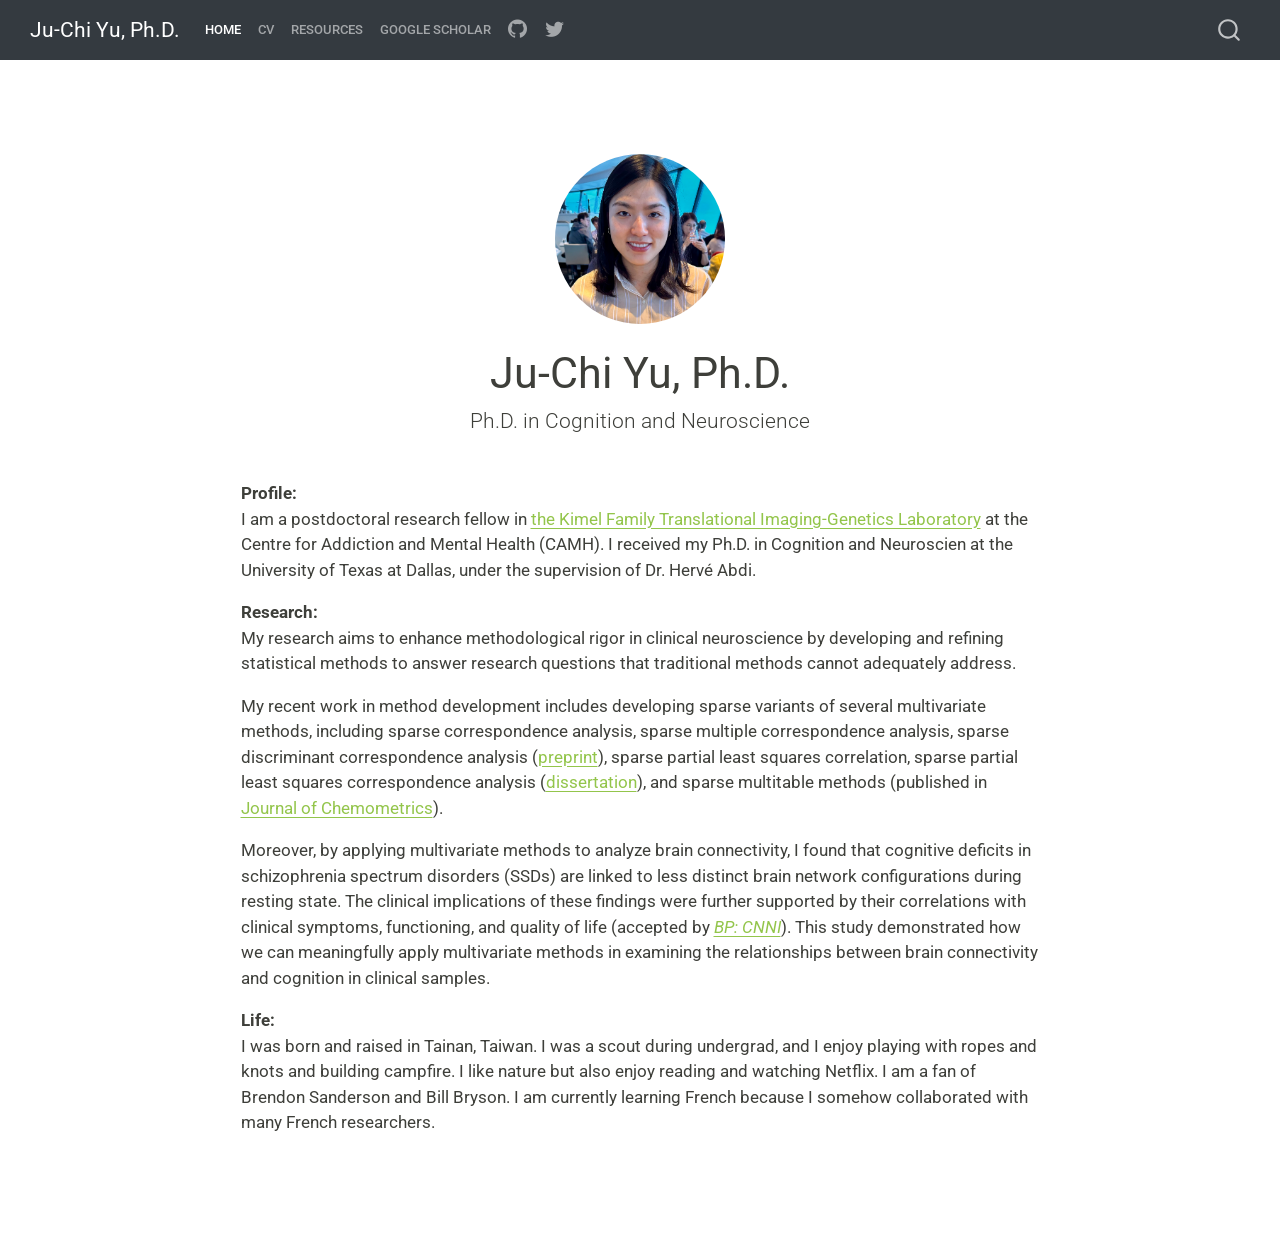
==== docs/index.html @ c13fb768 "Update intro" ====
<!DOCTYPE html>
<html xmlns="http://www.w3.org/1999/xhtml" lang="en" xml:lang="en"><head>

<meta charset="utf-8">
<meta name="generator" content="quarto-1.4.555">

<meta name="viewport" content="width=device-width, initial-scale=1.0, user-scalable=yes">


<title>Ju-Chi Yu, Ph.D.</title>
<style>
code{white-space: pre-wrap;}
span.smallcaps{font-variant: small-caps;}
div.columns{display: flex; gap: min(4vw, 1.5em);}
div.column{flex: auto; overflow-x: auto;}
div.hanging-indent{margin-left: 1.5em; text-indent: -1.5em;}
ul.task-list{list-style: none;}
ul.task-list li input[type="checkbox"] {
  width: 0.8em;
  margin: 0 0.8em 0.2em -1em; /* quarto-specific, see https://github.com/quarto-dev/quarto-cli/issues/4556 */ 
  vertical-align: middle;
}
</style>


<script src="site_libs/quarto-nav/quarto-nav.js"></script>
<script src="site_libs/quarto-nav/headroom.min.js"></script>
<script src="site_libs/clipboard/clipboard.min.js"></script>
<script src="site_libs/quarto-search/autocomplete.umd.js"></script>
<script src="site_libs/quarto-search/fuse.min.js"></script>
<script src="site_libs/quarto-search/quarto-search.js"></script>
<meta name="quarto:offset" content="./">
<script src="site_libs/quarto-html/quarto.js"></script>
<script src="site_libs/quarto-html/popper.min.js"></script>
<script src="site_libs/quarto-html/tippy.umd.min.js"></script>
<link href="site_libs/quarto-html/tippy.css" rel="stylesheet">
<link href="site_libs/quarto-html/quarto-syntax-highlighting.css" rel="stylesheet" id="quarto-text-highlighting-styles">
<script src="site_libs/bootstrap/bootstrap.min.js"></script>
<link href="site_libs/bootstrap/bootstrap-icons.css" rel="stylesheet">
<link href="site_libs/bootstrap/bootstrap.min.css" rel="stylesheet" id="quarto-bootstrap" data-mode="light">
<script id="quarto-search-options" type="application/json">{
  "location": "navbar",
  "copy-button": false,
  "collapse-after": 3,
  "panel-placement": "end",
  "type": "overlay",
  "limit": 50,
  "keyboard-shortcut": [
    "f",
    "/",
    "s"
  ],
  "show-item-context": false,
  "language": {
    "search-no-results-text": "No results",
    "search-matching-documents-text": "matching documents",
    "search-copy-link-title": "Copy link to search",
    "search-hide-matches-text": "Hide additional matches",
    "search-more-match-text": "more match in this document",
    "search-more-matches-text": "more matches in this document",
    "search-clear-button-title": "Clear",
    "search-text-placeholder": "",
    "search-detached-cancel-button-title": "Cancel",
    "search-submit-button-title": "Submit",
    "search-label": "Search"
  }
}</script>


<link rel="stylesheet" href="css/bootstrap.min.css">
</head>

<body class="nav-fixed fullcontent">

<div id="quarto-search-results"></div>
  <header id="quarto-header" class="headroom fixed-top">
    <nav class="navbar navbar-expand-lg " data-bs-theme="dark">
      <div class="navbar-container container-fluid">
      <div class="navbar-brand-container mx-auto">
    <a class="navbar-brand" href="./index.html">
    <span class="navbar-title">Ju-Chi Yu, Ph.D.</span>
    </a>
  </div>
            <div id="quarto-search" class="" title="Search"></div>
          <button class="navbar-toggler" type="button" data-bs-toggle="collapse" data-bs-target="#navbarCollapse" aria-controls="navbarCollapse" aria-expanded="false" aria-label="Toggle navigation" onclick="if (window.quartoToggleHeadroom) { window.quartoToggleHeadroom(); }">
  <span class="navbar-toggler-icon"></span>
</button>
          <div class="collapse navbar-collapse" id="navbarCollapse">
            <ul class="navbar-nav navbar-nav-scroll me-auto">
  <li class="nav-item">
    <a class="nav-link active" href="./index.html" aria-current="page"> 
<span class="menu-text">Home</span></a>
  </li>  
  <li class="nav-item">
    <a class="nav-link" href="./CV.html"> 
<span class="menu-text">CV</span></a>
  </li>  
  <li class="nav-item">
    <a class="nav-link" href="./tutorials.html"> 
<span class="menu-text">Resources</span></a>
  </li>  
  <li class="nav-item">
    <a class="nav-link" href="https://scholar.google.com.tw/citations?user=bkfSsy0AAAAJ&amp;hl=en"> 
<span class="menu-text">Google Scholar</span></a>
  </li>  
  <li class="nav-item compact">
    <a class="nav-link" href="https://github.com/juchiyu"> <i class="bi bi-github" role="img">
</i> 
<span class="menu-text"></span></a>
  </li>  
  <li class="nav-item compact">
    <a class="nav-link" href="https://X.com/juchiyu"> <i class="bi bi-twitter" role="img">
</i> 
<span class="menu-text"></span></a>
  </li>  
</ul>
          </div> <!-- /navcollapse -->
          <div class="quarto-navbar-tools">
</div>
      </div> <!-- /container-fluid -->
    </nav>
</header>
<!-- content -->
<div id="quarto-content" class="quarto-container page-columns page-rows-contents page-layout-article page-navbar">
<!-- sidebar -->
<!-- margin-sidebar -->
    
<!-- main -->
<div class="quarto-about-jolla content">
  <img src="images/profile_pic.jpg" class="about-image
  round " style="height: 10em; width: 10em;">
 <header id="title-block-header" class="quarto-title-block default">
<div class="quarto-title">
<h1 class="title">Ju-Chi Yu, Ph.D.</h1>
<p class="subtitle lead">Ph.D.&nbsp;in Cognition and Neuroscience</p>
</div>
<div class="quarto-title-meta">
  </div>
</header><main class="content" id="quarto-document-content">
<p><strong>Profile:</strong><br>
I am a postdoctoral research fellow in <a href="https://imaging-genetics.camh.ca/">the Kimel Family Translational Imaging-Genetics Laboratory</a> at the Centre for Addiction and Mental Health (CAMH). I received my Ph.D.&nbsp;in Cognition and Neuroscien at the University of Texas at Dallas, under the supervision of Dr.&nbsp;Hervé Abdi.</p>
<p><strong>Research:</strong><br>
My research aims to enhance methodological rigor in clinical neuroscience by developing and refining statistical methods to answer research questions that traditional methods cannot adequately address.</p>
<p>My recent work in method development includes developing sparse variants of several multivariate methods, including sparse correspondence analysis, sparse multiple correspondence analysis, sparse discriminant correspondence analysis (<a href="https://arxiv.org/abs/2409.11789">preprint</a>), sparse partial least squares correlation, sparse partial least squares correspondence analysis (<a href="https://hdl.handle.net/10735.1/9406">dissertation</a>), and sparse multitable methods (published in <a href="https://analyticalsciencejournals.onlinelibrary.wiley.com/doi/full/10.1002/cem.3443">Journal of Chemometrics</a>).</p>
<p>Moreover, by applying multivariate methods to analyze brain connectivity, I found that cognitive deficits in schizophrenia spectrum disorders (SSDs) are linked to less distinct brain network configurations during resting state. The clinical implications of these findings were further supported by their correlations with clinical symptoms, functioning, and quality of life (accepted by <a href="https://www.biologicalpsychiatrycnni.org/article/S2451-9022(24)00268-4/abstract"><em>BP: CNNI</em></a>). This study demonstrated how we can meaningfully apply multivariate methods in examining the relationships between brain connectivity and cognition in clinical samples.</p>
<p><strong>Life:</strong><br>
I was born and raised in Tainan, Taiwan. I was a scout during undergrad, and I enjoy playing with ropes and knots and building campfire. I like nature but also enjoy reading and watching Netflix. I am a fan of Brendon Sanderson and Bill Bryson. I am currently learning French because I somehow collaborated with many French researchers.</p>
<!-- ## **Recent Activities** -->
<section>


</section></main>  
</div>
 <!-- /main -->
<script id="quarto-html-after-body" type="application/javascript">
window.document.addEventListener("DOMContentLoaded", function (event) {
  const toggleBodyColorMode = (bsSheetEl) => {
    const mode = bsSheetEl.getAttribute("data-mode");
    const bodyEl = window.document.querySelector("body");
    if (mode === "dark") {
      bodyEl.classList.add("quarto-dark");
      bodyEl.classList.remove("quarto-light");
    } else {
      bodyEl.classList.add("quarto-light");
      bodyEl.classList.remove("quarto-dark");
    }
  }
  const toggleBodyColorPrimary = () => {
    const bsSheetEl = window.document.querySelector("link#quarto-bootstrap");
    if (bsSheetEl) {
      toggleBodyColorMode(bsSheetEl);
    }
  }
  toggleBodyColorPrimary();  
  const isCodeAnnotation = (el) => {
    for (const clz of el.classList) {
      if (clz.startsWith('code-annotation-')) {                     
        return true;
      }
    }
    return false;
  }
  const clipboard = new window.ClipboardJS('.code-copy-button', {
    text: function(trigger) {
      const codeEl = trigger.previousElementSibling.cloneNode(true);
      for (const childEl of codeEl.children) {
        if (isCodeAnnotation(childEl)) {
          childEl.remove();
        }
      }
      return codeEl.innerText;
    }
  });
  clipboard.on('success', function(e) {
    // button target
    const button = e.trigger;
    // don't keep focus
    button.blur();
    // flash "checked"
    button.classList.add('code-copy-button-checked');
    var currentTitle = button.getAttribute("title");
    button.setAttribute("title", "Copied!");
    let tooltip;
    if (window.bootstrap) {
      button.setAttribute("data-bs-toggle", "tooltip");
      button.setAttribute("data-bs-placement", "left");
      button.setAttribute("data-bs-title", "Copied!");
      tooltip = new bootstrap.Tooltip(button, 
        { trigger: "manual", 
          customClass: "code-copy-button-tooltip",
          offset: [0, -8]});
      tooltip.show();    
    }
    setTimeout(function() {
      if (tooltip) {
        tooltip.hide();
        button.removeAttribute("data-bs-title");
        button.removeAttribute("data-bs-toggle");
        button.removeAttribute("data-bs-placement");
      }
      button.setAttribute("title", currentTitle);
      button.classList.remove('code-copy-button-checked');
    }, 1000);
    // clear code selection
    e.clearSelection();
  });
    var localhostRegex = new RegExp(/^(?:http|https):\/\/localhost\:?[0-9]*\//);
    var mailtoRegex = new RegExp(/^mailto:/);
      var filterRegex = new RegExp('/' + window.location.host + '/');
    var isInternal = (href) => {
        return filterRegex.test(href) || localhostRegex.test(href) || mailtoRegex.test(href);
    }
    // Inspect non-navigation links and adorn them if external
 	var links = window.document.querySelectorAll('a[href]:not(.nav-link):not(.navbar-brand):not(.toc-action):not(.sidebar-link):not(.sidebar-item-toggle):not(.pagination-link):not(.no-external):not([aria-hidden]):not(.dropdown-item):not(.quarto-navigation-tool)');
    for (var i=0; i<links.length; i++) {
      const link = links[i];
      if (!isInternal(link.href)) {
        // undo the damage that might have been done by quarto-nav.js in the case of
        // links that we want to consider external
        if (link.dataset.originalHref !== undefined) {
          link.href = link.dataset.originalHref;
        }
      }
    }
  function tippyHover(el, contentFn, onTriggerFn, onUntriggerFn) {
    const config = {
      allowHTML: true,
      maxWidth: 500,
      delay: 100,
      arrow: false,
      appendTo: function(el) {
          return el.parentElement;
      },
      interactive: true,
      interactiveBorder: 10,
      theme: 'quarto',
      placement: 'bottom-start',
    };
    if (contentFn) {
      config.content = contentFn;
    }
    if (onTriggerFn) {
      config.onTrigger = onTriggerFn;
    }
    if (onUntriggerFn) {
      config.onUntrigger = onUntriggerFn;
    }
    window.tippy(el, config); 
  }
  const noterefs = window.document.querySelectorAll('a[role="doc-noteref"]');
  for (var i=0; i<noterefs.length; i++) {
    const ref = noterefs[i];
    tippyHover(ref, function() {
      // use id or data attribute instead here
      let href = ref.getAttribute('data-footnote-href') || ref.getAttribute('href');
      try { href = new URL(href).hash; } catch {}
      const id = href.replace(/^#\/?/, "");
      const note = window.document.getElementById(id);
      if (note) {
        return note.innerHTML;
      } else {
        return "";
      }
    });
  }
  const xrefs = window.document.querySelectorAll('a.quarto-xref');
  const processXRef = (id, note) => {
    // Strip column container classes
    const stripColumnClz = (el) => {
      el.classList.remove("page-full", "page-columns");
      if (el.children) {
        for (const child of el.children) {
          stripColumnClz(child);
        }
      }
    }
    stripColumnClz(note)
    if (id === null || id.startsWith('sec-')) {
      // Special case sections, only their first couple elements
      const container = document.createElement("div");
      if (note.children && note.children.length > 2) {
        container.appendChild(note.children[0].cloneNode(true));
        for (let i = 1; i < note.children.length; i++) {
          const child = note.children[i];
          if (child.tagName === "P" && child.innerText === "") {
            continue;
          } else {
            container.appendChild(child.cloneNode(true));
            break;
          }
        }
        if (window.Quarto?.typesetMath) {
          window.Quarto.typesetMath(container);
        }
        return container.innerHTML
      } else {
        if (window.Quarto?.typesetMath) {
          window.Quarto.typesetMath(note);
        }
        return note.innerHTML;
      }
    } else {
      // Remove any anchor links if they are present
      const anchorLink = note.querySelector('a.anchorjs-link');
      if (anchorLink) {
        anchorLink.remove();
      }
      if (window.Quarto?.typesetMath) {
        window.Quarto.typesetMath(note);
      }
      // TODO in 1.5, we should make sure this works without a callout special case
      if (note.classList.contains("callout")) {
        return note.outerHTML;
      } else {
        return note.innerHTML;
      }
    }
  }
  for (var i=0; i<xrefs.length; i++) {
    const xref = xrefs[i];
    tippyHover(xref, undefined, function(instance) {
      instance.disable();
      let url = xref.getAttribute('href');
      let hash = undefined; 
      if (url.startsWith('#')) {
        hash = url;
      } else {
        try { hash = new URL(url).hash; } catch {}
      }
      if (hash) {
        const id = hash.replace(/^#\/?/, "");
        const note = window.document.getElementById(id);
        if (note !== null) {
          try {
            const html = processXRef(id, note.cloneNode(true));
            instance.setContent(html);
          } finally {
            instance.enable();
            instance.show();
          }
        } else {
          // See if we can fetch this
          fetch(url.split('#')[0])
          .then(res => res.text())
          .then(html => {
            const parser = new DOMParser();
            const htmlDoc = parser.parseFromString(html, "text/html");
            const note = htmlDoc.getElementById(id);
            if (note !== null) {
              const html = processXRef(id, note);
              instance.setContent(html);
            } 
          }).finally(() => {
            instance.enable();
            instance.show();
          });
        }
      } else {
        // See if we can fetch a full url (with no hash to target)
        // This is a special case and we should probably do some content thinning / targeting
        fetch(url)
        .then(res => res.text())
        .then(html => {
          const parser = new DOMParser();
          const htmlDoc = parser.parseFromString(html, "text/html");
          const note = htmlDoc.querySelector('main.content');
          if (note !== null) {
            // This should only happen for chapter cross references
            // (since there is no id in the URL)
            // remove the first header
            if (note.children.length > 0 && note.children[0].tagName === "HEADER") {
              note.children[0].remove();
            }
            const html = processXRef(null, note);
            instance.setContent(html);
          } 
        }).finally(() => {
          instance.enable();
          instance.show();
        });
      }
    }, function(instance) {
    });
  }
      let selectedAnnoteEl;
      const selectorForAnnotation = ( cell, annotation) => {
        let cellAttr = 'data-code-cell="' + cell + '"';
        let lineAttr = 'data-code-annotation="' +  annotation + '"';
        const selector = 'span[' + cellAttr + '][' + lineAttr + ']';
        return selector;
      }
      const selectCodeLines = (annoteEl) => {
        const doc = window.document;
        const targetCell = annoteEl.getAttribute("data-target-cell");
        const targetAnnotation = annoteEl.getAttribute("data-target-annotation");
        const annoteSpan = window.document.querySelector(selectorForAnnotation(targetCell, targetAnnotation));
        const lines = annoteSpan.getAttribute("data-code-lines").split(",");
        const lineIds = lines.map((line) => {
          return targetCell + "-" + line;
        })
        let top = null;
        let height = null;
        let parent = null;
        if (lineIds.length > 0) {
            //compute the position of the single el (top and bottom and make a div)
            const el = window.document.getElementById(lineIds[0]);
            top = el.offsetTop;
            height = el.offsetHeight;
            parent = el.parentElement.parentElement;
          if (lineIds.length > 1) {
            const lastEl = window.document.getElementById(lineIds[lineIds.length - 1]);
            const bottom = lastEl.offsetTop + lastEl.offsetHeight;
            height = bottom - top;
          }
          if (top !== null && height !== null && parent !== null) {
            // cook up a div (if necessary) and position it 
            let div = window.document.getElementById("code-annotation-line-highlight");
            if (div === null) {
              div = window.document.createElement("div");
              div.setAttribute("id", "code-annotation-line-highlight");
              div.style.position = 'absolute';
              parent.appendChild(div);
            }
            div.style.top = top - 2 + "px";
            div.style.height = height + 4 + "px";
            div.style.left = 0;
            let gutterDiv = window.document.getElementById("code-annotation-line-highlight-gutter");
            if (gutterDiv === null) {
              gutterDiv = window.document.createElement("div");
              gutterDiv.setAttribute("id", "code-annotation-line-highlight-gutter");
              gutterDiv.style.position = 'absolute';
              const codeCell = window.document.getElementById(targetCell);
              const gutter = codeCell.querySelector('.code-annotation-gutter');
              gutter.appendChild(gutterDiv);
            }
            gutterDiv.style.top = top - 2 + "px";
            gutterDiv.style.height = height + 4 + "px";
          }
          selectedAnnoteEl = annoteEl;
        }
      };
      const unselectCodeLines = () => {
        const elementsIds = ["code-annotation-line-highlight", "code-annotation-line-highlight-gutter"];
        elementsIds.forEach((elId) => {
          const div = window.document.getElementById(elId);
          if (div) {
            div.remove();
          }
        });
        selectedAnnoteEl = undefined;
      };
        // Handle positioning of the toggle
    window.addEventListener(
      "resize",
      throttle(() => {
        elRect = undefined;
        if (selectedAnnoteEl) {
          selectCodeLines(selectedAnnoteEl);
        }
      }, 10)
    );
    function throttle(fn, ms) {
    let throttle = false;
    let timer;
      return (...args) => {
        if(!throttle) { // first call gets through
            fn.apply(this, args);
            throttle = true;
        } else { // all the others get throttled
            if(timer) clearTimeout(timer); // cancel #2
            timer = setTimeout(() => {
              fn.apply(this, args);
              timer = throttle = false;
            }, ms);
        }
      };
    }
      // Attach click handler to the DT
      const annoteDls = window.document.querySelectorAll('dt[data-target-cell]');
      for (const annoteDlNode of annoteDls) {
        annoteDlNode.addEventListener('click', (event) => {
          const clickedEl = event.target;
          if (clickedEl !== selectedAnnoteEl) {
            unselectCodeLines();
            const activeEl = window.document.querySelector('dt[data-target-cell].code-annotation-active');
            if (activeEl) {
              activeEl.classList.remove('code-annotation-active');
            }
            selectCodeLines(clickedEl);
            clickedEl.classList.add('code-annotation-active');
          } else {
            // Unselect the line
            unselectCodeLines();
            clickedEl.classList.remove('code-annotation-active');
          }
        });
      }
  const findCites = (el) => {
    const parentEl = el.parentElement;
    if (parentEl) {
      const cites = parentEl.dataset.cites;
      if (cites) {
        return {
          el,
          cites: cites.split(' ')
        };
      } else {
        return findCites(el.parentElement)
      }
    } else {
      return undefined;
    }
  };
  var bibliorefs = window.document.querySelectorAll('a[role="doc-biblioref"]');
  for (var i=0; i<bibliorefs.length; i++) {
    const ref = bibliorefs[i];
    const citeInfo = findCites(ref);
    if (citeInfo) {
      tippyHover(citeInfo.el, function() {
        var popup = window.document.createElement('div');
        citeInfo.cites.forEach(function(cite) {
          var citeDiv = window.document.createElement('div');
          citeDiv.classList.add('hanging-indent');
          citeDiv.classList.add('csl-entry');
          var biblioDiv = window.document.getElementById('ref-' + cite);
          if (biblioDiv) {
            citeDiv.innerHTML = biblioDiv.innerHTML;
          }
          popup.appendChild(citeDiv);
        });
        return popup.innerHTML;
      });
    }
  }
});
</script>
</div> <!-- /content -->




</body></html>
---- docs/site_libs/quarto-html/tippy.css ----
.tippy-box[data-animation=fade][data-state=hidden]{opacity:0}[data-tippy-root]{max-width:calc(100vw - 10px)}.tippy-box{position:relative;background-color:#333;color:#fff;border-radius:4px;font-size:14px;line-height:1.4;white-space:normal;outline:0;transition-property:transform,visibility,opacity}.tippy-box[data-placement^=top]>.tippy-arrow{bottom:0}.tippy-box[data-placement^=top]>.tippy-arrow:before{bottom:-7px;left:0;border-width:8px 8px 0;border-top-color:initial;transform-origin:center top}.tippy-box[data-placement^=bottom]>.tippy-arrow{top:0}.tippy-box[data-placement^=bottom]>.tippy-arrow:before{top:-7px;left:0;border-width:0 8px 8px;border-bottom-color:initial;transform-origin:center bottom}.tippy-box[data-placement^=left]>.tippy-arrow{right:0}.tippy-box[data-placement^=left]>.tippy-arrow:before{border-width:8px 0 8px 8px;border-left-color:initial;right:-7px;transform-origin:center left}.tippy-box[data-placement^=right]>.tippy-arrow{left:0}.tippy-box[data-placement^=right]>.tippy-arrow:before{left:-7px;border-width:8px 8px 8px 0;border-right-color:initial;transform-origin:center right}.tippy-box[data-inertia][data-state=visible]{transition-timing-function:cubic-bezier(.54,1.5,.38,1.11)}.tippy-arrow{width:16px;height:16px;color:#333}.tippy-arrow:before{content:"";position:absolute;border-color:transparent;border-style:solid}.tippy-content{position:relative;padding:5px 9px;z-index:1}
---- docs/site_libs/quarto-html/quarto-syntax-highlighting.css ----
/* quarto syntax highlight colors */
:root {
  --quarto-hl-ot-color: #003B4F;
  --quarto-hl-at-color: #657422;
  --quarto-hl-ss-color: #20794D;
  --quarto-hl-an-color: #5E5E5E;
  --quarto-hl-fu-color: #4758AB;
  --quarto-hl-st-color: #20794D;
  --quarto-hl-cf-color: #003B4F;
  --quarto-hl-op-color: #5E5E5E;
  --quarto-hl-er-color: #AD0000;
  --quarto-hl-bn-color: #AD0000;
  --quarto-hl-al-color: #AD0000;
  --quarto-hl-va-color: #111111;
  --quarto-hl-bu-color: inherit;
  --quarto-hl-ex-color: inherit;
  --quarto-hl-pp-color: #AD0000;
  --quarto-hl-in-color: #5E5E5E;
  --quarto-hl-vs-color: #20794D;
  --quarto-hl-wa-color: #5E5E5E;
  --quarto-hl-do-color: #5E5E5E;
  --quarto-hl-im-color: #00769E;
  --quarto-hl-ch-color: #20794D;
  --quarto-hl-dt-color: #AD0000;
  --quarto-hl-fl-color: #AD0000;
  --quarto-hl-co-color: #5E5E5E;
  --quarto-hl-cv-color: #5E5E5E;
  --quarto-hl-cn-color: #8f5902;
  --quarto-hl-sc-color: #5E5E5E;
  --quarto-hl-dv-color: #AD0000;
  --quarto-hl-kw-color: #003B4F;
}

/* other quarto variables */
:root {
  --quarto-font-monospace: SFMono-Regular, Menlo, Monaco, Consolas, "Liberation Mono", "Courier New", monospace;
}

pre > code.sourceCode > span {
  color: #003B4F;
}

code span {
  color: #003B4F;
}

code.sourceCode > span {
  color: #003B4F;
}

div.sourceCode,
div.sourceCode pre.sourceCode {
  color: #003B4F;
}

code span.ot {
  color: #003B4F;
  font-style: inherit;
}

code span.at {
  color: #657422;
  font-style: inherit;
}

code span.ss {
  color: #20794D;
  font-style: inherit;
}

code span.an {
  color: #5E5E5E;
  font-style: inherit;
}

code span.fu {
  color: #4758AB;
  font-style: inherit;
}

code span.st {
  color: #20794D;
  font-style: inherit;
}

code span.cf {
  color: #003B4F;
  font-style: inherit;
}

code span.op {
  color: #5E5E5E;
  font-style: inherit;
}

code span.er {
  color: #AD0000;
  font-style: inherit;
}

code span.bn {
  color: #AD0000;
  font-style: inherit;
}

code span.al {
  color: #AD0000;
  font-style: inherit;
}

code span.va {
  color: #111111;
  font-style: inherit;
}

code span.bu {
  font-style: inherit;
}

code span.ex {
  font-style: inherit;
}

code span.pp {
  color: #AD0000;
  font-style: inherit;
}

code span.in {
  color: #5E5E5E;
  font-style: inherit;
}

code span.vs {
  color: #20794D;
  font-style: inherit;
}

code span.wa {
  color: #5E5E5E;
  font-style: italic;
}

code span.do {
  color: #5E5E5E;
  font-style: italic;
}

code span.im {
  color: #00769E;
  font-style: inherit;
}

code span.ch {
  color: #20794D;
  font-style: inherit;
}

code span.dt {
  color: #AD0000;
  font-style: inherit;
}

code span.fl {
  color: #AD0000;
  font-style: inherit;
}

code span.co {
  color: #5E5E5E;
  font-style: inherit;
}

code span.cv {
  color: #5E5E5E;
  font-style: italic;
}

code span.cn {
  color: #8f5902;
  font-style: inherit;
}

code span.sc {
  color: #5E5E5E;
  font-style: inherit;
}

code span.dv {
  color: #AD0000;
  font-style: inherit;
}

code span.kw {
  color: #003B4F;
  font-style: inherit;
}

.prevent-inlining {
  content: "</";
}

/*# sourceMappingURL=debc5d5d77c3f9108843748ff7464032.css.map */
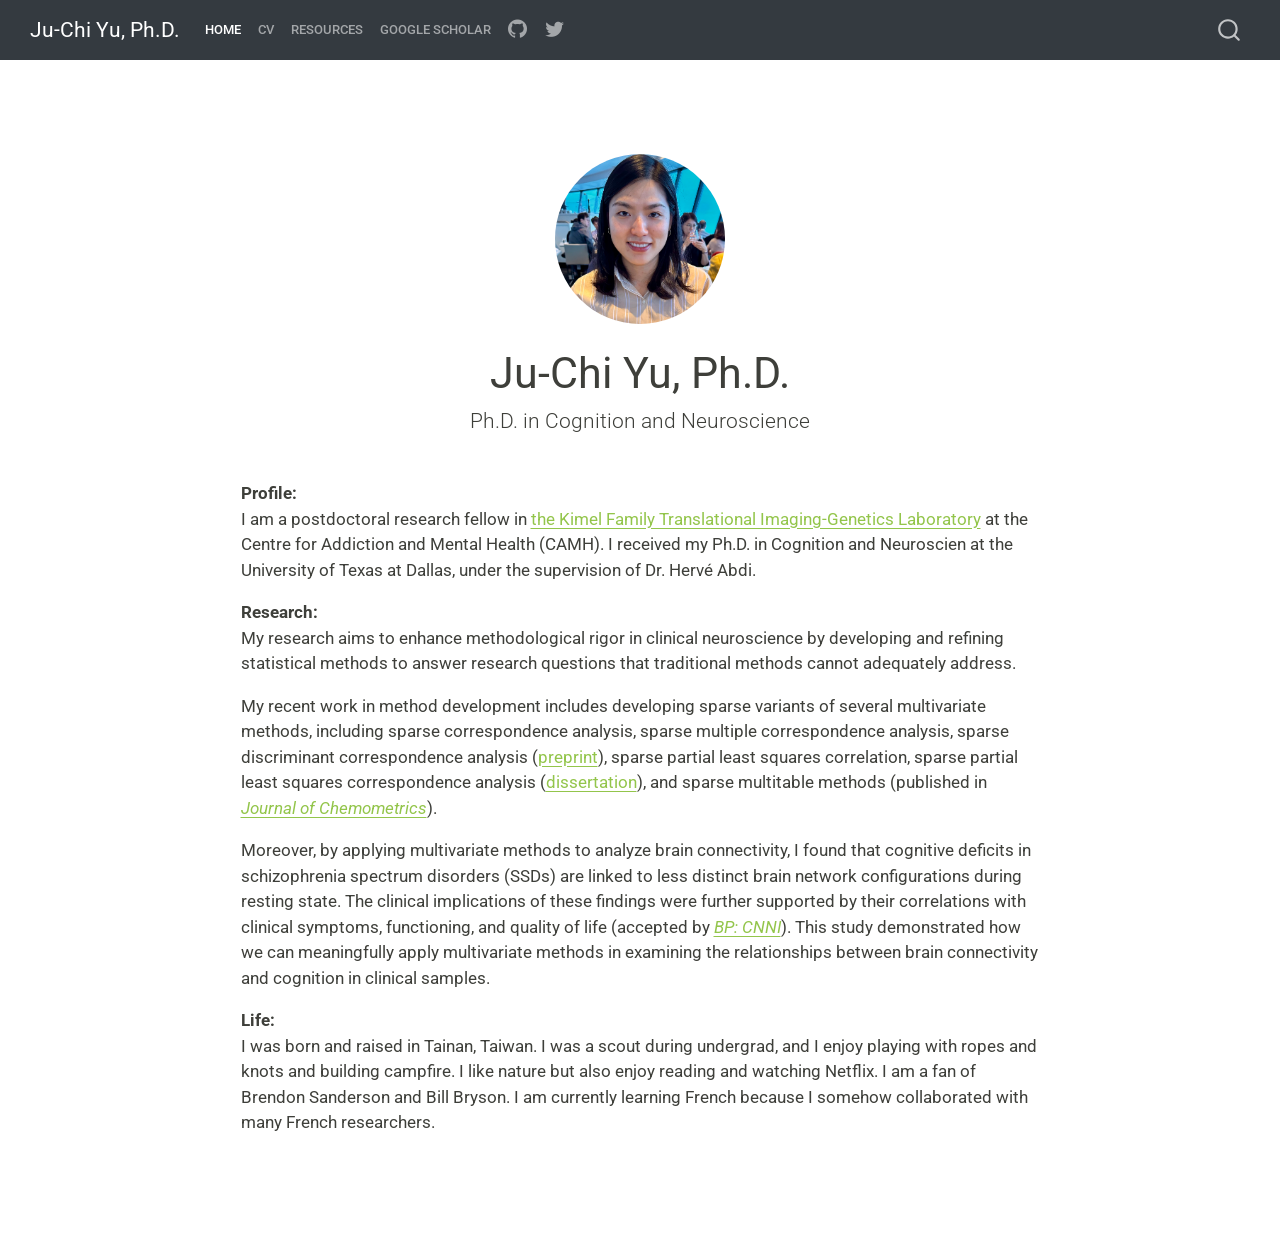
==== commit e9e64467: "Italic font for journal names" ====
--- a/docs/index.html
+++ b/docs/index.html
@@ -141,7 +141,7 @@
 I am a postdoctoral research fellow in <a href="https://imaging-genetics.camh.ca/">the Kimel Family Translational Imaging-Genetics Laboratory</a> at the Centre for Addiction and Mental Health (CAMH). I received my Ph.D.&nbsp;in Cognition and Neuroscien at the University of Texas at Dallas, under the supervision of Dr.&nbsp;Hervé Abdi.</p>
 <p><strong>Research:</strong><br>
 My research aims to enhance methodological rigor in clinical neuroscience by developing and refining statistical methods to answer research questions that traditional methods cannot adequately address.</p>
-<p>My recent work in method development includes developing sparse variants of several multivariate methods, including sparse correspondence analysis, sparse multiple correspondence analysis, sparse discriminant correspondence analysis (<a href="https://arxiv.org/abs/2409.11789">preprint</a>), sparse partial least squares correlation, sparse partial least squares correspondence analysis (<a href="https://hdl.handle.net/10735.1/9406">dissertation</a>), and sparse multitable methods (published in <a href="https://analyticalsciencejournals.onlinelibrary.wiley.com/doi/full/10.1002/cem.3443">Journal of Chemometrics</a>).</p>
+<p>My recent work in method development includes developing sparse variants of several multivariate methods, including sparse correspondence analysis, sparse multiple correspondence analysis, sparse discriminant correspondence analysis (<a href="https://arxiv.org/abs/2409.11789">preprint</a>), sparse partial least squares correlation, sparse partial least squares correspondence analysis (<a href="https://hdl.handle.net/10735.1/9406">dissertation</a>), and sparse multitable methods (published in <a href="https://analyticalsciencejournals.onlinelibrary.wiley.com/doi/full/10.1002/cem.3443"><em>Journal of Chemometrics</em></a>).</p>
 <p>Moreover, by applying multivariate methods to analyze brain connectivity, I found that cognitive deficits in schizophrenia spectrum disorders (SSDs) are linked to less distinct brain network configurations during resting state. The clinical implications of these findings were further supported by their correlations with clinical symptoms, functioning, and quality of life (accepted by <a href="https://www.biologicalpsychiatrycnni.org/article/S2451-9022(24)00268-4/abstract"><em>BP: CNNI</em></a>). This study demonstrated how we can meaningfully apply multivariate methods in examining the relationships between brain connectivity and cognition in clinical samples.</p>
 <p><strong>Life:</strong><br>
 I was born and raised in Tainan, Taiwan. I was a scout during undergrad, and I enjoy playing with ropes and knots and building campfire. I like nature but also enjoy reading and watching Netflix. I am a fan of Brendon Sanderson and Bill Bryson. I am currently learning French because I somehow collaborated with many French researchers.</p>
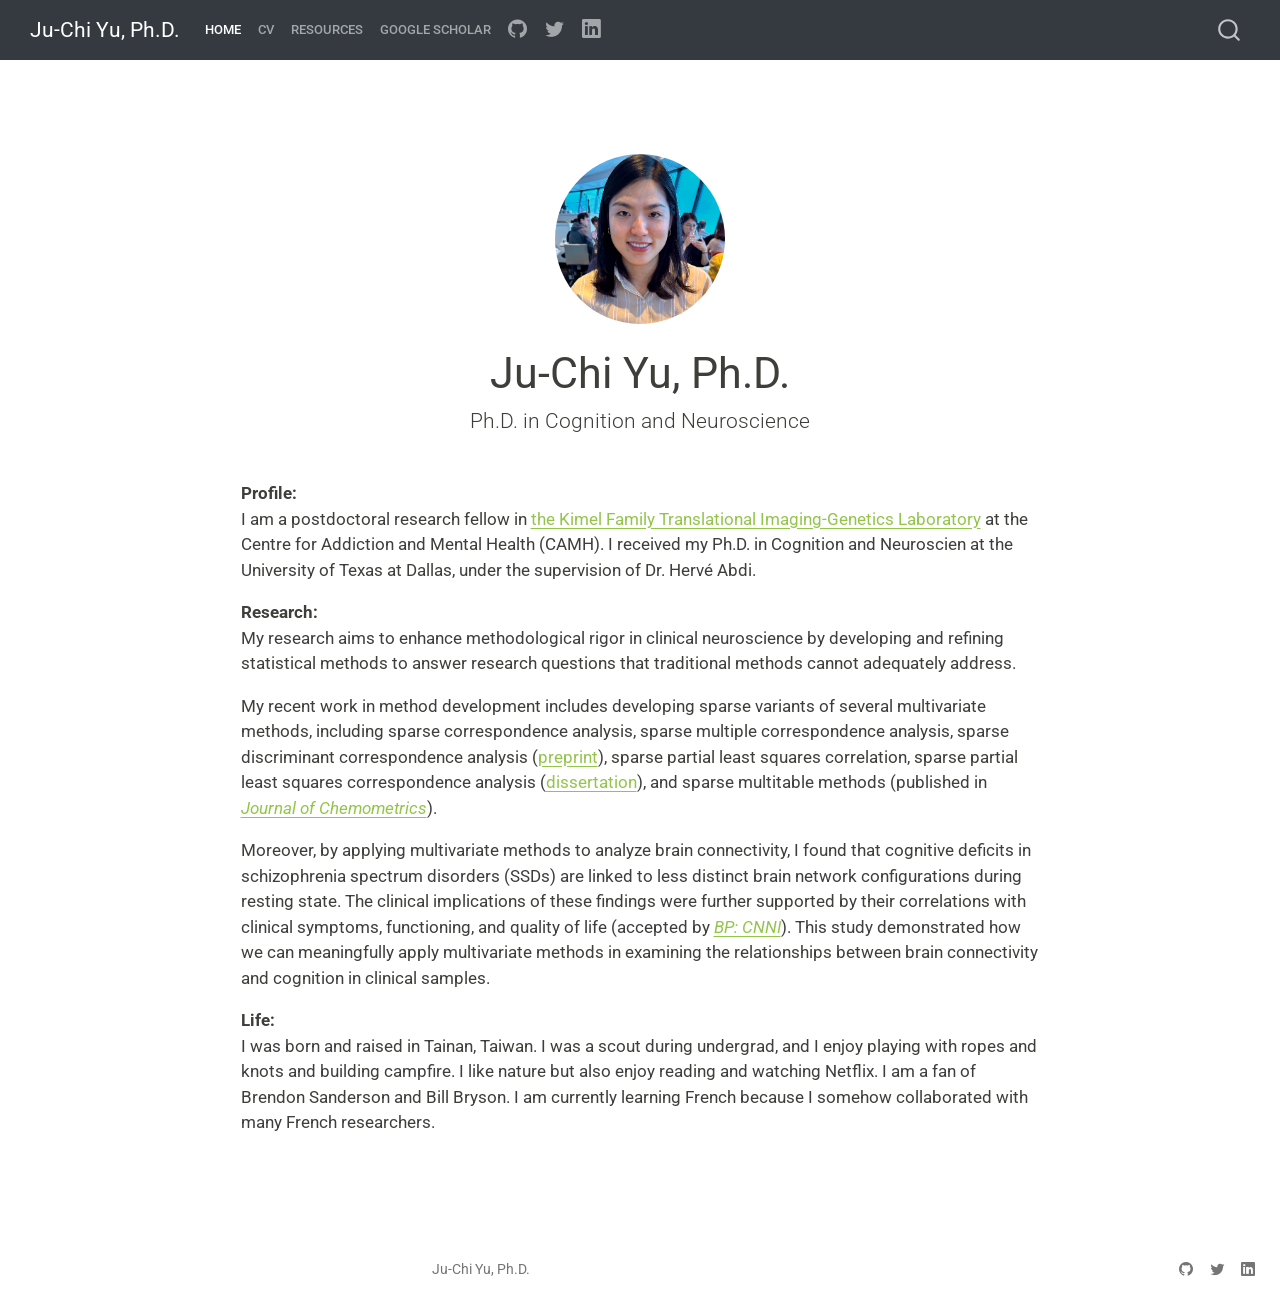
==== commit 28ef6e7e: "Update theme" ====
--- a/docs/index.html
+++ b/docs/index.html
@@ -113,6 +113,11 @@
 </i> 
 <span class="menu-text"></span></a>
   </li>  
+  <li class="nav-item compact">
+    <a class="nav-link" href="https://www.linkedin.com/in/ju-chi-yu-83270695/"> <i class="bi bi-linkedin" role="img">
+</i> 
+<span class="menu-text"></span></a>
+  </li>  
 </ul>
           </div> <!-- /navcollapse -->
           <div class="quarto-navbar-tools">
@@ -555,6 +560,38 @@
 });
 </script>
 </div> <!-- /content -->
+<footer class="footer">
+  <div class="nav-footer">
+    <div class="nav-footer-left">
+      &nbsp;
+    </div>   
+    <div class="nav-footer-center">
+<p>Ju-Chi Yu, Ph.D.</p>
+</div>
+    <div class="nav-footer-right">
+      <ul class="footer-items list-unstyled">
+    <li class="nav-item compact">
+    <a class="nav-link" href="https://github.com/juchiyu">
+      <i class="bi bi-github" role="img">
+</i> 
+    </a>
+  </li>  
+    <li class="nav-item compact">
+    <a class="nav-link" href="https://X.com/juchiyu">
+      <i class="bi bi-twitter" role="img">
+</i> 
+    </a>
+  </li>  
+    <li class="nav-item compact">
+    <a class="nav-link" href="https://www.linkedin.com/in/ju-chi-yu-83270695/">
+      <i class="bi bi-linkedin" role="img">
+</i> 
+    </a>
+  </li>  
+</ul>
+    </div>
+  </div>
+</footer>
 
 
 
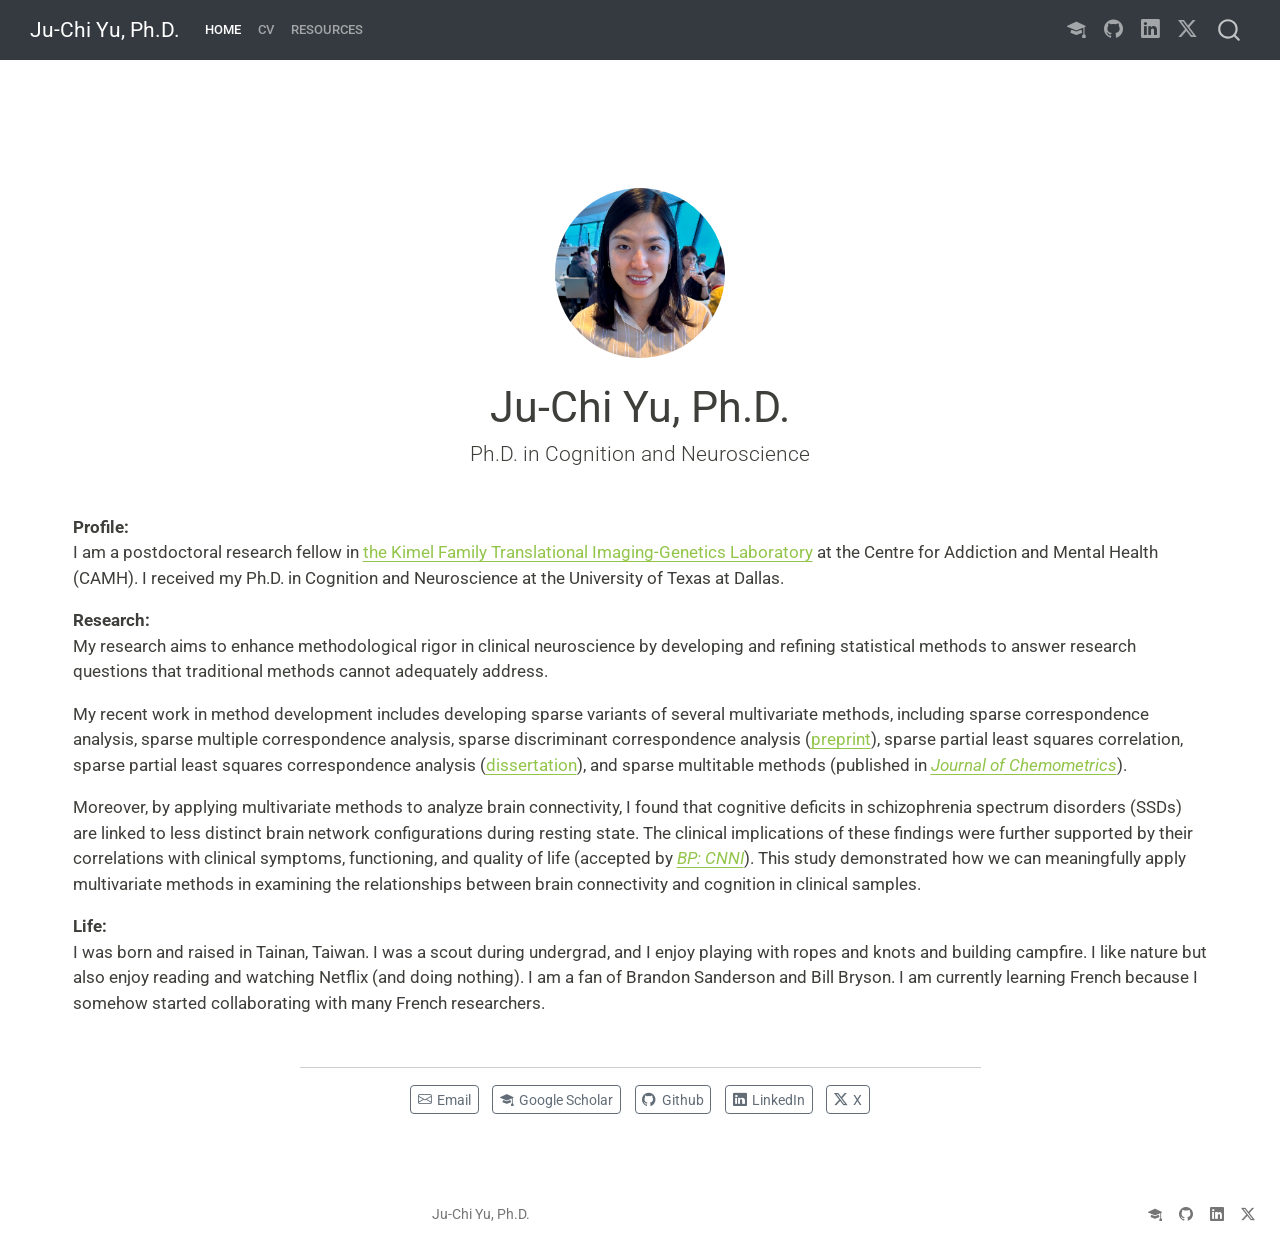
==== commit 676be875: "Add contact info and google scholar icon" ====
--- a/docs/index.html
+++ b/docs/index.html
@@ -2,7 +2,7 @@
 <html xmlns="http://www.w3.org/1999/xhtml" lang="en" xml:lang="en"><head>
 
 <meta charset="utf-8">
-<meta name="generator" content="quarto-1.4.555">
+<meta name="generator" content="quarto-1.5.57">
 
 <meta name="viewport" content="width=device-width, initial-scale=1.0, user-scalable=yes">
 
@@ -65,12 +65,21 @@
     "search-label": "Search"
   }
 }</script>
+<script async="" src="https://www.googletagmanager.com/gtag/js?id=G-0VWQVF21VS"></script>
+
+<script type="text/javascript">
+
+window.dataLayer = window.dataLayer || [];
+function gtag(){dataLayer.push(arguments);}
+gtag('js', new Date());
+gtag('config', 'G-0VWQVF21VS', { 'anonymize_ip': true});
+</script>
 
 
 <link rel="stylesheet" href="css/bootstrap.min.css">
 </head>
 
-<body class="nav-fixed fullcontent">
+<body class="nav-fixed">
 
 <div id="quarto-search-results"></div>
   <header id="quarto-header" class="headroom fixed-top">
@@ -82,7 +91,7 @@
     </a>
   </div>
             <div id="quarto-search" class="" title="Search"></div>
-          <button class="navbar-toggler" type="button" data-bs-toggle="collapse" data-bs-target="#navbarCollapse" aria-controls="navbarCollapse" aria-expanded="false" aria-label="Toggle navigation" onclick="if (window.quartoToggleHeadroom) { window.quartoToggleHeadroom(); }">
+          <button class="navbar-toggler" type="button" data-bs-toggle="collapse" data-bs-target="#navbarCollapse" aria-controls="navbarCollapse" role="menu" aria-expanded="false" aria-label="Toggle navigation" onclick="if (window.quartoToggleHeadroom) { window.quartoToggleHeadroom(); }">
   <span class="navbar-toggler-icon"></span>
 </button>
           <div class="collapse navbar-collapse" id="navbarCollapse">
@@ -99,9 +108,12 @@
     <a class="nav-link" href="./tutorials.html"> 
 <span class="menu-text">Resources</span></a>
   </li>  
-  <li class="nav-item">
-    <a class="nav-link" href="https://scholar.google.com.tw/citations?user=bkfSsy0AAAAJ&amp;hl=en"> 
-<span class="menu-text">Google Scholar</span></a>
+</ul>
+            <ul class="navbar-nav navbar-nav-scroll ms-auto">
+  <li class="nav-item compact">
+    <a class="nav-link" href="https://scholar.google.com.tw/citations?user=bkfSsy0AAAAJ&amp;hl=en"> <i class="bi bi-mortarboard-fill" role="img">
+</i> 
+<span class="menu-text"></span></a>
   </li>  
   <li class="nav-item compact">
     <a class="nav-link" href="https://github.com/juchiyu"> <i class="bi bi-github" role="img">
@@ -109,29 +121,29 @@
 <span class="menu-text"></span></a>
   </li>  
   <li class="nav-item compact">
-    <a class="nav-link" href="https://X.com/juchiyu"> <i class="bi bi-twitter" role="img">
+    <a class="nav-link" href="https://www.linkedin.com/in/ju-chi-yu-83270695/"> <i class="bi bi-linkedin" role="img">
 </i> 
 <span class="menu-text"></span></a>
   </li>  
   <li class="nav-item compact">
-    <a class="nav-link" href="https://www.linkedin.com/in/ju-chi-yu-83270695/"> <i class="bi bi-linkedin" role="img">
+    <a class="nav-link" href="https://X.com/juchiyu"> <i class="bi bi-twitter-x" role="img">
 </i> 
 <span class="menu-text"></span></a>
   </li>  
 </ul>
           </div> <!-- /navcollapse -->
-          <div class="quarto-navbar-tools">
+            <div class="quarto-navbar-tools">
 </div>
       </div> <!-- /container-fluid -->
     </nav>
 </header>
 <!-- content -->
-<div id="quarto-content" class="quarto-container page-columns page-rows-contents page-layout-article page-navbar">
+<div id="quarto-content" class="quarto-container page-columns page-rows-contents page-layout-full page-navbar">
 <!-- sidebar -->
 <!-- margin-sidebar -->
     
 <!-- main -->
-<div class="quarto-about-jolla content">
+<div class="quarto-about-jolla column-page">
   <img src="images/profile_pic.jpg" class="about-image
   round " style="height: 10em; width: 10em;">
  <header id="title-block-header" class="quarto-title-block default">
@@ -139,22 +151,45 @@
 <h1 class="title">Ju-Chi Yu, Ph.D.</h1>
 <p class="subtitle lead">Ph.D.&nbsp;in Cognition and Neuroscience</p>
 </div>
-<div class="quarto-title-meta">
+<div class="quarto-title-meta column-page">
   </div>
-</header><main class="content" id="quarto-document-content">
+</header><main class="content column-page" id="quarto-document-content">
 <p><strong>Profile:</strong><br>
-I am a postdoctoral research fellow in <a href="https://imaging-genetics.camh.ca/">the Kimel Family Translational Imaging-Genetics Laboratory</a> at the Centre for Addiction and Mental Health (CAMH). I received my Ph.D.&nbsp;in Cognition and Neuroscien at the University of Texas at Dallas, under the supervision of Dr.&nbsp;Hervé Abdi.</p>
+I am a postdoctoral research fellow in <a href="https://imaging-genetics.camh.ca/">the Kimel Family Translational Imaging-Genetics Laboratory</a> at the Centre for Addiction and Mental Health (CAMH). I received my Ph.D.&nbsp;in Cognition and Neuroscience at the University of Texas at Dallas.</p>
 <p><strong>Research:</strong><br>
 My research aims to enhance methodological rigor in clinical neuroscience by developing and refining statistical methods to answer research questions that traditional methods cannot adequately address.</p>
 <p>My recent work in method development includes developing sparse variants of several multivariate methods, including sparse correspondence analysis, sparse multiple correspondence analysis, sparse discriminant correspondence analysis (<a href="https://arxiv.org/abs/2409.11789">preprint</a>), sparse partial least squares correlation, sparse partial least squares correspondence analysis (<a href="https://hdl.handle.net/10735.1/9406">dissertation</a>), and sparse multitable methods (published in <a href="https://analyticalsciencejournals.onlinelibrary.wiley.com/doi/full/10.1002/cem.3443"><em>Journal of Chemometrics</em></a>).</p>
 <p>Moreover, by applying multivariate methods to analyze brain connectivity, I found that cognitive deficits in schizophrenia spectrum disorders (SSDs) are linked to less distinct brain network configurations during resting state. The clinical implications of these findings were further supported by their correlations with clinical symptoms, functioning, and quality of life (accepted by <a href="https://www.biologicalpsychiatrycnni.org/article/S2451-9022(24)00268-4/abstract"><em>BP: CNNI</em></a>). This study demonstrated how we can meaningfully apply multivariate methods in examining the relationships between brain connectivity and cognition in clinical samples.</p>
 <p><strong>Life:</strong><br>
-I was born and raised in Tainan, Taiwan. I was a scout during undergrad, and I enjoy playing with ropes and knots and building campfire. I like nature but also enjoy reading and watching Netflix. I am a fan of Brendon Sanderson and Bill Bryson. I am currently learning French because I somehow collaborated with many French researchers.</p>
+I was born and raised in Tainan, Taiwan. I was a scout during undergrad, and I enjoy playing with ropes and knots and building campfire. I like nature but also enjoy reading and watching Netflix (and doing nothing). I am a fan of Brandon Sanderson and Bill Bryson. I am currently learning French because I somehow started collaborating with many French researchers.</p>
 <!-- ## **Recent Activities** -->
 <section>
 
 
-</section></main>  
+</section></main> 
+  <hr class="about-sep">
+   <div class="about-links">
+  <a href="mailto:psyjcyu@gmail.com" class="about-link" rel="" target="">
+    <i class="bi bi-envelope"></i>
+     <span class="about-link-text">Email</span>
+  </a>
+  <a href="https://scholar.google.com.tw/citations?user=bkfSsy0AAAAJ&amp;hl=en" class="about-link" rel="" target="">
+    <i class="bi bi-mortarboard-fill"></i>
+     <span class="about-link-text">Google Scholar</span>
+  </a>
+  <a href="https://github.com/juchiyu" class="about-link" rel="" target="">
+    <i class="bi bi-github"></i>
+     <span class="about-link-text">Github</span>
+  </a>
+  <a href="https://www.linkedin.com/in/ju-chi-yu-83270695/" class="about-link" rel="" target="">
+    <i class="bi bi-linkedin"></i>
+     <span class="about-link-text">LinkedIn</span>
+  </a>
+  <a href="https://X.com/juchiyu" class="about-link" rel="" target="">
+    <i class="bi bi-twitter-x"></i>
+     <span class="about-link-text">X</span>
+  </a>
+</div>
 </div>
  <!-- /main -->
 <script id="quarto-html-after-body" type="application/javascript">
@@ -185,18 +220,7 @@
     }
     return false;
   }
-  const clipboard = new window.ClipboardJS('.code-copy-button', {
-    text: function(trigger) {
-      const codeEl = trigger.previousElementSibling.cloneNode(true);
-      for (const childEl of codeEl.children) {
-        if (isCodeAnnotation(childEl)) {
-          childEl.remove();
-        }
-      }
-      return codeEl.innerText;
-    }
-  });
-  clipboard.on('success', function(e) {
+  const onCopySuccess = function(e) {
     // button target
     const button = e.trigger;
     // don't keep focus
@@ -228,7 +252,29 @@
     }, 1000);
     // clear code selection
     e.clearSelection();
+  }
+  const getTextToCopy = function(trigger) {
+      const codeEl = trigger.previousElementSibling.cloneNode(true);
+      for (const childEl of codeEl.children) {
+        if (isCodeAnnotation(childEl)) {
+          childEl.remove();
+        }
+      }
+      return codeEl.innerText;
+  }
+  const clipboard = new window.ClipboardJS('.code-copy-button:not([data-in-quarto-modal])', {
+    text: getTextToCopy
   });
+  clipboard.on('success', onCopySuccess);
+  if (window.document.getElementById('quarto-embedded-source-code-modal')) {
+    // For code content inside modals, clipBoardJS needs to be initialized with a container option
+    // TODO: Check when it could be a function (https://github.com/zenorocha/clipboard.js/issues/860)
+    const clipboardModal = new window.ClipboardJS('.code-copy-button[data-in-quarto-modal]', {
+      text: getTextToCopy,
+      container: window.document.getElementById('quarto-embedded-source-code-modal')
+    });
+    clipboardModal.on('success', onCopySuccess);
+  }
     var localhostRegex = new RegExp(/^(?:http|https):\/\/localhost\:?[0-9]*\//);
     var mailtoRegex = new RegExp(/^mailto:/);
       var filterRegex = new RegExp('/' + window.location.host + '/');
@@ -236,7 +282,7 @@
         return filterRegex.test(href) || localhostRegex.test(href) || mailtoRegex.test(href);
     }
     // Inspect non-navigation links and adorn them if external
- 	var links = window.document.querySelectorAll('a[href]:not(.nav-link):not(.navbar-brand):not(.toc-action):not(.sidebar-link):not(.sidebar-item-toggle):not(.pagination-link):not(.no-external):not([aria-hidden]):not(.dropdown-item):not(.quarto-navigation-tool)');
+ 	var links = window.document.querySelectorAll('a[href]:not(.nav-link):not(.navbar-brand):not(.toc-action):not(.sidebar-link):not(.sidebar-item-toggle):not(.pagination-link):not(.no-external):not([aria-hidden]):not(.dropdown-item):not(.quarto-navigation-tool):not(.about-link)');
     for (var i=0; i<links.length; i++) {
       const link = links[i];
       if (!isInternal(link.href)) {
@@ -571,20 +617,26 @@
     <div class="nav-footer-right">
       <ul class="footer-items list-unstyled">
     <li class="nav-item compact">
+    <a class="nav-link" href="https://scholar.google.com.tw/citations?user=bkfSsy0AAAAJ&amp;hl=en">
+      <i class="bi bi-mortarboard-fill" role="img">
+</i> 
+    </a>
+  </li>  
+    <li class="nav-item compact">
     <a class="nav-link" href="https://github.com/juchiyu">
       <i class="bi bi-github" role="img">
-</i> 
-    </a>
-  </li>  
-    <li class="nav-item compact">
-    <a class="nav-link" href="https://X.com/juchiyu">
-      <i class="bi bi-twitter" role="img">
 </i> 
     </a>
   </li>  
     <li class="nav-item compact">
     <a class="nav-link" href="https://www.linkedin.com/in/ju-chi-yu-83270695/">
       <i class="bi bi-linkedin" role="img">
+</i> 
+    </a>
+  </li>  
+    <li class="nav-item compact">
+    <a class="nav-link" href="https://X.com/juchiyu">
+      <i class="bi bi-twitter-x" role="img">
 </i> 
     </a>
   </li>  
--- a/docs/site_libs/quarto-html/quarto-syntax-highlighting.css
+++ b/docs/site_libs/quarto-html/quarto-syntax-highlighting.css
@@ -85,6 +85,7 @@
 
 code span.cf {
   color: #003B4F;
+  font-weight: bold;
   font-style: inherit;
 }
 
@@ -193,6 +194,7 @@
 
 code span.kw {
   color: #003B4F;
+  font-weight: bold;
   font-style: inherit;
 }
 
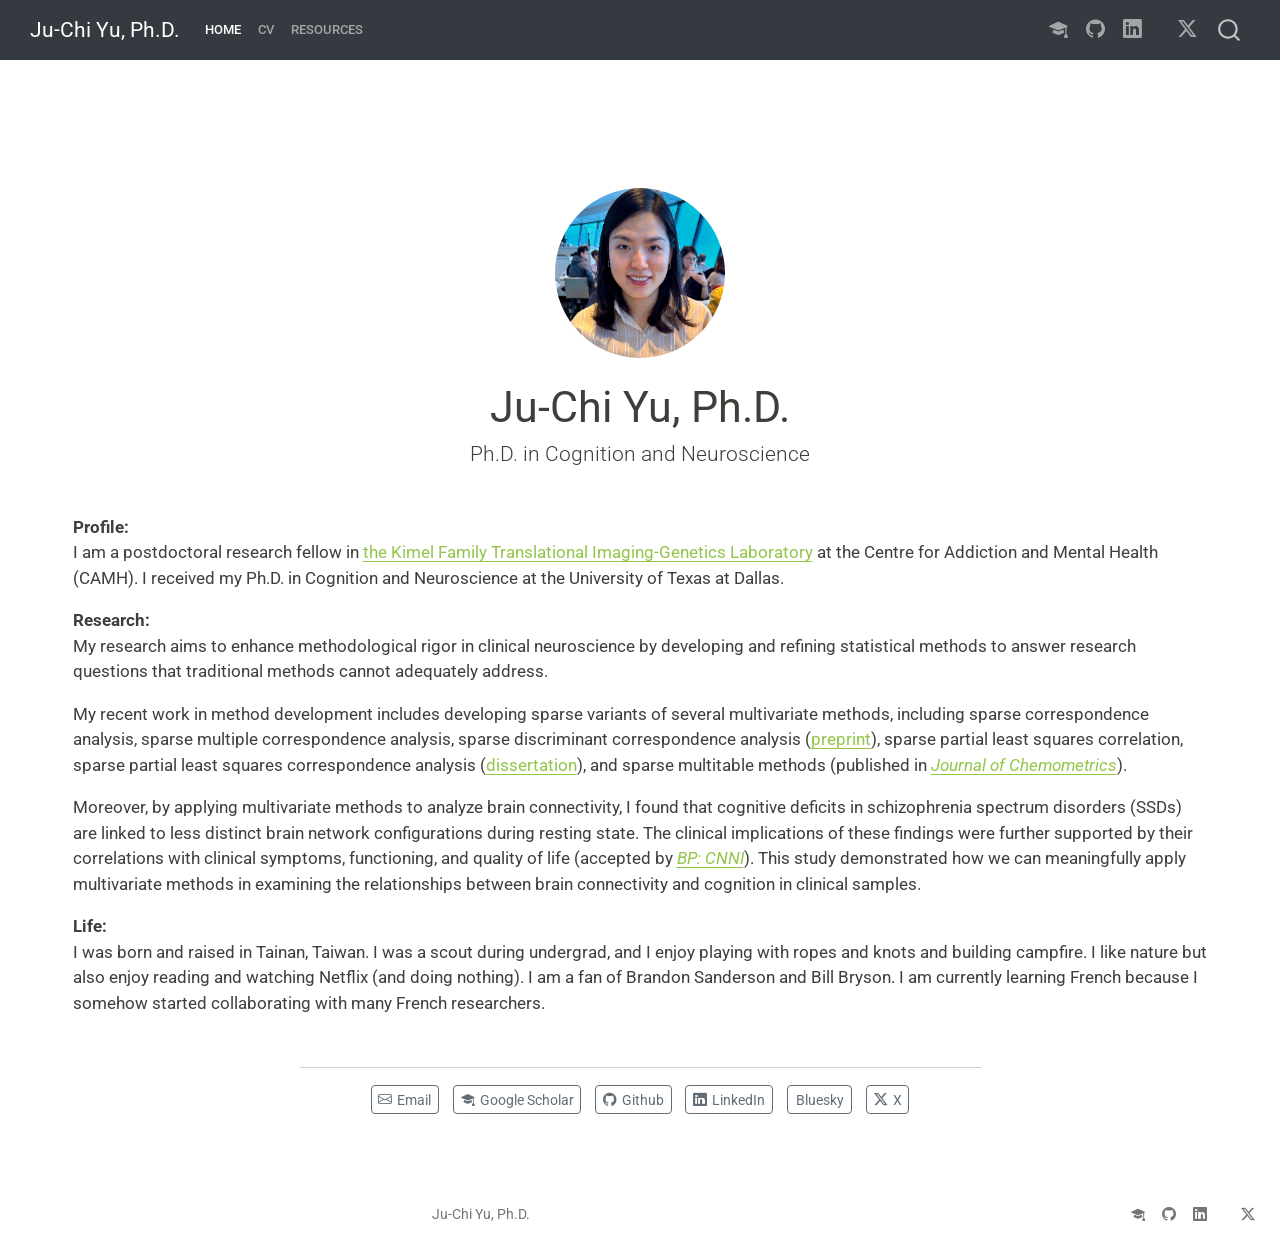
==== commit b56f496b: "Add sMCA paper" ====
--- a/docs/index.html
+++ b/docs/index.html
@@ -126,6 +126,11 @@
 <span class="menu-text"></span></a>
   </li>  
   <li class="nav-item compact">
+    <a class="nav-link" href="https://bsky.app/profile/juchiyu.bsky.social"> <i class="bi bi-bluesky" role="img">
+</i> 
+<span class="menu-text"></span></a>
+  </li>  
+  <li class="nav-item compact">
     <a class="nav-link" href="https://X.com/juchiyu"> <i class="bi bi-twitter-x" role="img">
 </i> 
 <span class="menu-text"></span></a>
@@ -184,6 +189,10 @@
   <a href="https://www.linkedin.com/in/ju-chi-yu-83270695/" class="about-link" rel="" target="">
     <i class="bi bi-linkedin"></i>
      <span class="about-link-text">LinkedIn</span>
+  </a>
+  <a href="https://bsky.app/profile/juchiyu.bsky.social" class="about-link" rel="" target="">
+    <i class="bi bi-bluesky"></i>
+     <span class="about-link-text">Bluesky</span>
   </a>
   <a href="https://X.com/juchiyu" class="about-link" rel="" target="">
     <i class="bi bi-twitter-x"></i>
@@ -635,6 +644,12 @@
     </a>
   </li>  
     <li class="nav-item compact">
+    <a class="nav-link" href="https://bsky.app/profile/juchiyu.bsky.social">
+      <i class="bi bi-bluesky" role="img">
+</i> 
+    </a>
+  </li>  
+    <li class="nav-item compact">
     <a class="nav-link" href="https://X.com/juchiyu">
       <i class="bi bi-twitter-x" role="img">
 </i> 
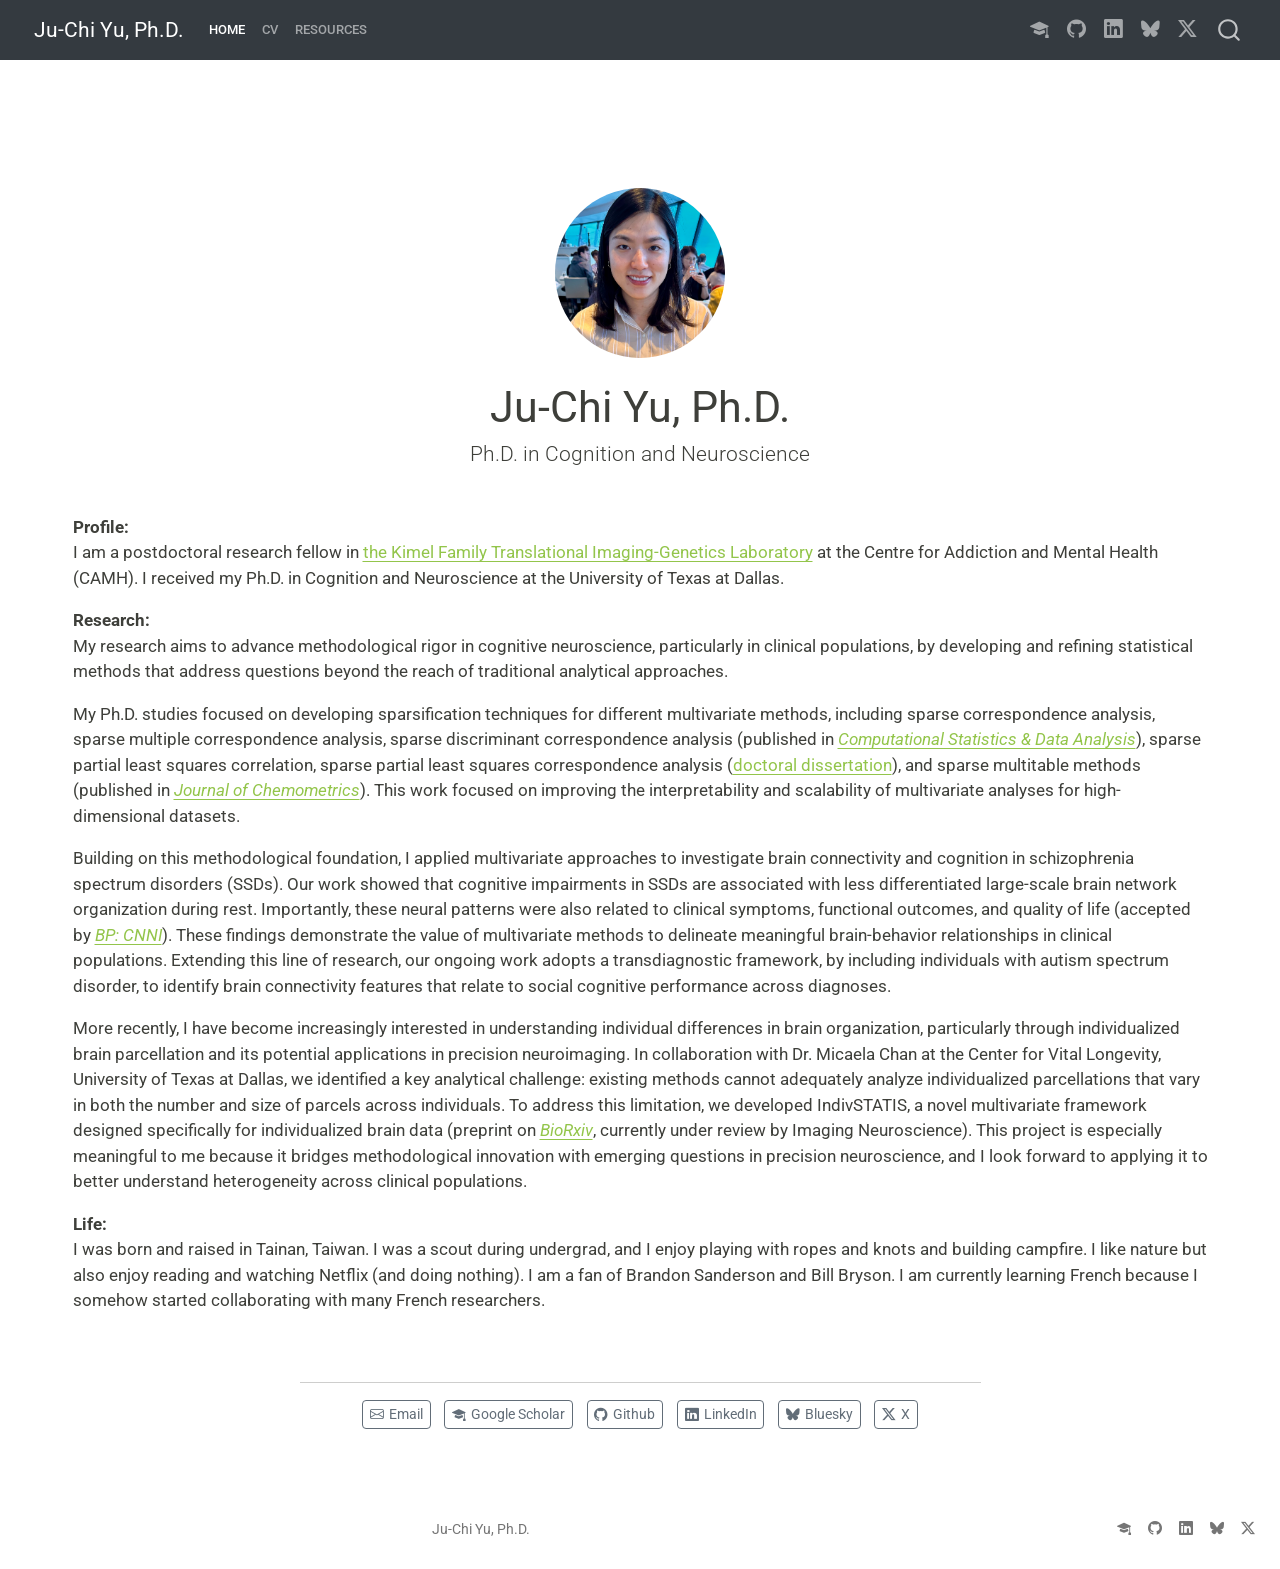
==== commit 09a18807: "Render pages June 1st" ====
--- a/docs/index.html
+++ b/docs/index.html
@@ -2,7 +2,7 @@
 <html xmlns="http://www.w3.org/1999/xhtml" lang="en" xml:lang="en"><head>
 
 <meta charset="utf-8">
-<meta name="generator" content="quarto-1.5.57">
+<meta name="generator" content="quarto-1.8.25">
 
 <meta name="viewport" content="width=device-width, initial-scale=1.0, user-scalable=yes">
 
@@ -30,14 +30,16 @@
 <script src="site_libs/quarto-search/fuse.min.js"></script>
 <script src="site_libs/quarto-search/quarto-search.js"></script>
 <meta name="quarto:offset" content="./">
-<script src="site_libs/quarto-html/quarto.js"></script>
+<script src="site_libs/quarto-html/quarto.js" type="module"></script>
+<script src="site_libs/quarto-html/tabsets/tabsets.js" type="module"></script>
+<script src="site_libs/quarto-html/axe/axe-check.js" type="module"></script>
 <script src="site_libs/quarto-html/popper.min.js"></script>
 <script src="site_libs/quarto-html/tippy.umd.min.js"></script>
 <link href="site_libs/quarto-html/tippy.css" rel="stylesheet">
-<link href="site_libs/quarto-html/quarto-syntax-highlighting.css" rel="stylesheet" id="quarto-text-highlighting-styles">
+<link href="site_libs/quarto-html/quarto-syntax-highlighting-7b89279ff1a6dce999919e0e67d4d9ec.css" rel="stylesheet" id="quarto-text-highlighting-styles">
 <script src="site_libs/bootstrap/bootstrap.min.js"></script>
 <link href="site_libs/bootstrap/bootstrap-icons.css" rel="stylesheet">
-<link href="site_libs/bootstrap/bootstrap.min.css" rel="stylesheet" id="quarto-bootstrap" data-mode="light">
+<link href="site_libs/bootstrap/bootstrap-acb86da7cc94e534617b9af23b514896.min.css" rel="stylesheet" append-hash="true" id="quarto-bootstrap" data-mode="light">
 <script id="quarto-search-options" type="application/json">{
   "location": "navbar",
   "copy-button": false,
@@ -79,13 +81,15 @@
 <link rel="stylesheet" href="css/bootstrap.min.css">
 </head>
 
-<body class="nav-fixed">
+<body class="nav-fixed quarto-light">
 
 <div id="quarto-search-results"></div>
   <header id="quarto-header" class="headroom fixed-top">
     <nav class="navbar navbar-expand-lg " data-bs-theme="dark">
       <div class="navbar-container container-fluid">
       <div class="navbar-brand-container mx-auto">
+    <a href="./index.html" class="navbar-brand navbar-brand-logo">
+    </a>
     <a class="navbar-brand" href="./index.html">
     <span class="navbar-title">Ju-Chi Yu, Ph.D.</span>
     </a>
@@ -162,9 +166,10 @@
 <p><strong>Profile:</strong><br>
 I am a postdoctoral research fellow in <a href="https://imaging-genetics.camh.ca/">the Kimel Family Translational Imaging-Genetics Laboratory</a> at the Centre for Addiction and Mental Health (CAMH). I received my Ph.D.&nbsp;in Cognition and Neuroscience at the University of Texas at Dallas.</p>
 <p><strong>Research:</strong><br>
-My research aims to enhance methodological rigor in clinical neuroscience by developing and refining statistical methods to answer research questions that traditional methods cannot adequately address.</p>
-<p>My recent work in method development includes developing sparse variants of several multivariate methods, including sparse correspondence analysis, sparse multiple correspondence analysis, sparse discriminant correspondence analysis (<a href="https://arxiv.org/abs/2409.11789">preprint</a>), sparse partial least squares correlation, sparse partial least squares correspondence analysis (<a href="https://hdl.handle.net/10735.1/9406">dissertation</a>), and sparse multitable methods (published in <a href="https://analyticalsciencejournals.onlinelibrary.wiley.com/doi/full/10.1002/cem.3443"><em>Journal of Chemometrics</em></a>).</p>
-<p>Moreover, by applying multivariate methods to analyze brain connectivity, I found that cognitive deficits in schizophrenia spectrum disorders (SSDs) are linked to less distinct brain network configurations during resting state. The clinical implications of these findings were further supported by their correlations with clinical symptoms, functioning, and quality of life (accepted by <a href="https://www.biologicalpsychiatrycnni.org/article/S2451-9022(24)00268-4/abstract"><em>BP: CNNI</em></a>). This study demonstrated how we can meaningfully apply multivariate methods in examining the relationships between brain connectivity and cognition in clinical samples.</p>
+My research aims to advance methodological rigor in cognitive neuroscience, particularly in clinical populations, by developing and refining statistical methods that address questions beyond the reach of traditional analytical approaches.</p>
+<p>My Ph.D.&nbsp;studies focused on developing sparsification techniques for different multivariate methods, including sparse correspondence analysis, sparse multiple correspondence analysis, sparse discriminant correspondence analysis (published in <a href="https://www.sciencedirect.com/science/article/abs/pii/S0167947325000556"><em>Computational Statistics &amp; Data Analysis</em></a>), sparse partial least squares correlation, sparse partial least squares correspondence analysis (<a href="https://hdl.handle.net/10735.1/9406">doctoral dissertation</a>), and sparse multitable methods (published in <a href="https://analyticalsciencejournals.onlinelibrary.wiley.com/doi/full/10.1002/cem.3443"><em>Journal of Chemometrics</em></a>). This work focused on improving the interpretability and scalability of multivariate analyses for high-dimensional datasets.</p>
+<p>Building on this methodological foundation, I applied multivariate approaches to investigate brain connectivity and cognition in schizophrenia spectrum disorders (SSDs). Our work showed that cognitive impairments in SSDs are associated with less differentiated large-scale brain network organization during rest. Importantly, these neural patterns were also related to clinical symptoms, functional outcomes, and quality of life (accepted by <a href="https://www.biologicalpsychiatrycnni.org/article/S2451-9022(24)00268-4/abstract"><em>BP: CNNI</em></a>). These findings demonstrate the value of multivariate methods to delineate meaningful brain-behavior relationships in clinical populations. Extending this line of research, our ongoing work adopts a transdiagnostic framework, by including individuals with autism spectrum disorder, to identify brain connectivity features that relate to social cognitive performance across diagnoses.</p>
+<p>More recently, I have become increasingly interested in understanding individual differences in brain organization, particularly through individualized brain parcellation and its potential applications in precision neuroimaging. In collaboration with Dr.&nbsp;Micaela Chan at the Center for Vital Longevity, University of Texas at Dallas, we identified a key analytical challenge: existing methods cannot adequately analyze individualized parcellations that vary in both the number and size of parcels across individuals. To address this limitation, we developed IndivSTATIS, a novel multivariate framework designed specifically for individualized brain data (preprint on <a href="https://www.biorxiv.org/content/10.64898/2025.12.19.695601v1"><em>BioRxiv</em></a>, currently under review by Imaging Neuroscience). This project is especially meaningful to me because it bridges methodological innovation with emerging questions in precision neuroscience, and I look forward to applying it to better understand heterogeneity across clinical populations.</p>
 <p><strong>Life:</strong><br>
 I was born and raised in Tainan, Taiwan. I was a scout during undergrad, and I enjoy playing with ropes and knots and building campfire. I like nature but also enjoy reading and watching Netflix (and doing nothing). I am a fan of Brandon Sanderson and Bill Bryson. I am currently learning French because I somehow started collaborating with many French researchers.</p>
 <!-- ## **Recent Activities** -->
@@ -202,232 +207,236 @@
 </div>
  <!-- /main -->
 <script id="quarto-html-after-body" type="application/javascript">
-window.document.addEventListener("DOMContentLoaded", function (event) {
-  const toggleBodyColorMode = (bsSheetEl) => {
-    const mode = bsSheetEl.getAttribute("data-mode");
-    const bodyEl = window.document.querySelector("body");
-    if (mode === "dark") {
-      bodyEl.classList.add("quarto-dark");
-      bodyEl.classList.remove("quarto-light");
-    } else {
-      bodyEl.classList.add("quarto-light");
-      bodyEl.classList.remove("quarto-dark");
-    }
-  }
-  const toggleBodyColorPrimary = () => {
-    const bsSheetEl = window.document.querySelector("link#quarto-bootstrap");
-    if (bsSheetEl) {
-      toggleBodyColorMode(bsSheetEl);
-    }
-  }
-  toggleBodyColorPrimary();  
-  const isCodeAnnotation = (el) => {
-    for (const clz of el.classList) {
-      if (clz.startsWith('code-annotation-')) {                     
-        return true;
-      }
-    }
-    return false;
-  }
-  const onCopySuccess = function(e) {
-    // button target
-    const button = e.trigger;
-    // don't keep focus
-    button.blur();
-    // flash "checked"
-    button.classList.add('code-copy-button-checked');
-    var currentTitle = button.getAttribute("title");
-    button.setAttribute("title", "Copied!");
-    let tooltip;
-    if (window.bootstrap) {
-      button.setAttribute("data-bs-toggle", "tooltip");
-      button.setAttribute("data-bs-placement", "left");
-      button.setAttribute("data-bs-title", "Copied!");
-      tooltip = new bootstrap.Tooltip(button, 
-        { trigger: "manual", 
-          customClass: "code-copy-button-tooltip",
-          offset: [0, -8]});
-      tooltip.show();    
-    }
-    setTimeout(function() {
-      if (tooltip) {
-        tooltip.hide();
-        button.removeAttribute("data-bs-title");
-        button.removeAttribute("data-bs-toggle");
-        button.removeAttribute("data-bs-placement");
-      }
-      button.setAttribute("title", currentTitle);
-      button.classList.remove('code-copy-button-checked');
-    }, 1000);
-    // clear code selection
-    e.clearSelection();
-  }
-  const getTextToCopy = function(trigger) {
-      const codeEl = trigger.previousElementSibling.cloneNode(true);
+  window.document.addEventListener("DOMContentLoaded", function (event) {
+    const isCodeAnnotation = (el) => {
+      for (const clz of el.classList) {
+        if (clz.startsWith('code-annotation-')) {                     
+          return true;
+        }
+      }
+      return false;
+    }
+    const onCopySuccess = function(e) {
+      // button target
+      const button = e.trigger;
+      // don't keep focus
+      button.blur();
+      // flash "checked"
+      button.classList.add('code-copy-button-checked');
+      var currentTitle = button.getAttribute("title");
+      button.setAttribute("title", "Copied!");
+      let tooltip;
+      if (window.bootstrap) {
+        button.setAttribute("data-bs-toggle", "tooltip");
+        button.setAttribute("data-bs-placement", "left");
+        button.setAttribute("data-bs-title", "Copied!");
+        tooltip = new bootstrap.Tooltip(button, 
+          { trigger: "manual", 
+            customClass: "code-copy-button-tooltip",
+            offset: [0, -8]});
+        tooltip.show();    
+      }
+      setTimeout(function() {
+        if (tooltip) {
+          tooltip.hide();
+          button.removeAttribute("data-bs-title");
+          button.removeAttribute("data-bs-toggle");
+          button.removeAttribute("data-bs-placement");
+        }
+        button.setAttribute("title", currentTitle);
+        button.classList.remove('code-copy-button-checked');
+      }, 1000);
+      // clear code selection
+      e.clearSelection();
+    }
+    const getTextToCopy = function(trigger) {
+      const outerScaffold = trigger.parentElement.cloneNode(true);
+      const codeEl = outerScaffold.querySelector('code');
       for (const childEl of codeEl.children) {
         if (isCodeAnnotation(childEl)) {
           childEl.remove();
         }
       }
       return codeEl.innerText;
-  }
-  const clipboard = new window.ClipboardJS('.code-copy-button:not([data-in-quarto-modal])', {
-    text: getTextToCopy
-  });
-  clipboard.on('success', onCopySuccess);
-  if (window.document.getElementById('quarto-embedded-source-code-modal')) {
-    // For code content inside modals, clipBoardJS needs to be initialized with a container option
-    // TODO: Check when it could be a function (https://github.com/zenorocha/clipboard.js/issues/860)
-    const clipboardModal = new window.ClipboardJS('.code-copy-button[data-in-quarto-modal]', {
-      text: getTextToCopy,
-      container: window.document.getElementById('quarto-embedded-source-code-modal')
+    }
+    const clipboard = new window.ClipboardJS('.code-copy-button:not([data-in-quarto-modal])', {
+      text: getTextToCopy
     });
-    clipboardModal.on('success', onCopySuccess);
-  }
-    var localhostRegex = new RegExp(/^(?:http|https):\/\/localhost\:?[0-9]*\//);
-    var mailtoRegex = new RegExp(/^mailto:/);
-      var filterRegex = new RegExp('/' + window.location.host + '/');
-    var isInternal = (href) => {
-        return filterRegex.test(href) || localhostRegex.test(href) || mailtoRegex.test(href);
-    }
-    // Inspect non-navigation links and adorn them if external
- 	var links = window.document.querySelectorAll('a[href]:not(.nav-link):not(.navbar-brand):not(.toc-action):not(.sidebar-link):not(.sidebar-item-toggle):not(.pagination-link):not(.no-external):not([aria-hidden]):not(.dropdown-item):not(.quarto-navigation-tool):not(.about-link)');
-    for (var i=0; i<links.length; i++) {
-      const link = links[i];
-      if (!isInternal(link.href)) {
-        // undo the damage that might have been done by quarto-nav.js in the case of
-        // links that we want to consider external
-        if (link.dataset.originalHref !== undefined) {
-          link.href = link.dataset.originalHref;
-        }
-      }
-    }
-  function tippyHover(el, contentFn, onTriggerFn, onUntriggerFn) {
-    const config = {
-      allowHTML: true,
-      maxWidth: 500,
-      delay: 100,
-      arrow: false,
-      appendTo: function(el) {
-          return el.parentElement;
-      },
-      interactive: true,
-      interactiveBorder: 10,
-      theme: 'quarto',
-      placement: 'bottom-start',
-    };
-    if (contentFn) {
-      config.content = contentFn;
-    }
-    if (onTriggerFn) {
-      config.onTrigger = onTriggerFn;
-    }
-    if (onUntriggerFn) {
-      config.onUntrigger = onUntriggerFn;
-    }
-    window.tippy(el, config); 
-  }
-  const noterefs = window.document.querySelectorAll('a[role="doc-noteref"]');
-  for (var i=0; i<noterefs.length; i++) {
-    const ref = noterefs[i];
-    tippyHover(ref, function() {
-      // use id or data attribute instead here
-      let href = ref.getAttribute('data-footnote-href') || ref.getAttribute('href');
-      try { href = new URL(href).hash; } catch {}
-      const id = href.replace(/^#\/?/, "");
-      const note = window.document.getElementById(id);
-      if (note) {
-        return note.innerHTML;
+    clipboard.on('success', onCopySuccess);
+    if (window.document.getElementById('quarto-embedded-source-code-modal')) {
+      const clipboardModal = new window.ClipboardJS('.code-copy-button[data-in-quarto-modal]', {
+        text: getTextToCopy,
+        container: window.document.getElementById('quarto-embedded-source-code-modal')
+      });
+      clipboardModal.on('success', onCopySuccess);
+    }
+      var localhostRegex = new RegExp(/^(?:http|https):\/\/localhost\:?[0-9]*\//);
+      var mailtoRegex = new RegExp(/^mailto:/);
+        var filterRegex = new RegExp('/' + window.location.host + '/');
+      var isInternal = (href) => {
+          return filterRegex.test(href) || localhostRegex.test(href) || mailtoRegex.test(href);
+      }
+      // Inspect non-navigation links and adorn them if external
+     var links = window.document.querySelectorAll('a[href]:not(.nav-link):not(.navbar-brand):not(.toc-action):not(.sidebar-link):not(.sidebar-item-toggle):not(.pagination-link):not(.no-external):not([aria-hidden]):not(.dropdown-item):not(.quarto-navigation-tool):not(.about-link)');
+      for (var i=0; i<links.length; i++) {
+        const link = links[i];
+        if (!isInternal(link.href)) {
+          // undo the damage that might have been done by quarto-nav.js in the case of
+          // links that we want to consider external
+          if (link.dataset.originalHref !== undefined) {
+            link.href = link.dataset.originalHref;
+          }
+        }
+      }
+    function tippyHover(el, contentFn, onTriggerFn, onUntriggerFn) {
+      const config = {
+        allowHTML: true,
+        maxWidth: 500,
+        delay: 100,
+        arrow: false,
+        appendTo: function(el) {
+            return el.parentElement;
+        },
+        interactive: true,
+        interactiveBorder: 10,
+        theme: 'quarto',
+        placement: 'bottom-start',
+      };
+      if (contentFn) {
+        config.content = contentFn;
+      }
+      if (onTriggerFn) {
+        config.onTrigger = onTriggerFn;
+      }
+      if (onUntriggerFn) {
+        config.onUntrigger = onUntriggerFn;
+      }
+      window.tippy(el, config); 
+    }
+    const noterefs = window.document.querySelectorAll('a[role="doc-noteref"]');
+    for (var i=0; i<noterefs.length; i++) {
+      const ref = noterefs[i];
+      tippyHover(ref, function() {
+        // use id or data attribute instead here
+        let href = ref.getAttribute('data-footnote-href') || ref.getAttribute('href');
+        try { href = new URL(href).hash; } catch {}
+        const id = href.replace(/^#\/?/, "");
+        const note = window.document.getElementById(id);
+        if (note) {
+          return note.innerHTML;
+        } else {
+          return "";
+        }
+      });
+    }
+    const xrefs = window.document.querySelectorAll('a.quarto-xref');
+    const processXRef = (id, note) => {
+      // Strip column container classes
+      const stripColumnClz = (el) => {
+        el.classList.remove("page-full", "page-columns");
+        if (el.children) {
+          for (const child of el.children) {
+            stripColumnClz(child);
+          }
+        }
+      }
+      stripColumnClz(note)
+      if (id === null || id.startsWith('sec-')) {
+        // Special case sections, only their first couple elements
+        const container = document.createElement("div");
+        if (note.children && note.children.length > 2) {
+          container.appendChild(note.children[0].cloneNode(true));
+          for (let i = 1; i < note.children.length; i++) {
+            const child = note.children[i];
+            if (child.tagName === "P" && child.innerText === "") {
+              continue;
+            } else {
+              container.appendChild(child.cloneNode(true));
+              break;
+            }
+          }
+          if (window.Quarto?.typesetMath) {
+            window.Quarto.typesetMath(container);
+          }
+          return container.innerHTML
+        } else {
+          if (window.Quarto?.typesetMath) {
+            window.Quarto.typesetMath(note);
+          }
+          return note.innerHTML;
+        }
       } else {
-        return "";
-      }
-    });
-  }
-  const xrefs = window.document.querySelectorAll('a.quarto-xref');
-  const processXRef = (id, note) => {
-    // Strip column container classes
-    const stripColumnClz = (el) => {
-      el.classList.remove("page-full", "page-columns");
-      if (el.children) {
-        for (const child of el.children) {
-          stripColumnClz(child);
-        }
-      }
-    }
-    stripColumnClz(note)
-    if (id === null || id.startsWith('sec-')) {
-      // Special case sections, only their first couple elements
-      const container = document.createElement("div");
-      if (note.children && note.children.length > 2) {
-        container.appendChild(note.children[0].cloneNode(true));
-        for (let i = 1; i < note.children.length; i++) {
-          const child = note.children[i];
-          if (child.tagName === "P" && child.innerText === "") {
-            continue;
-          } else {
-            container.appendChild(child.cloneNode(true));
-            break;
-          }
-        }
-        if (window.Quarto?.typesetMath) {
-          window.Quarto.typesetMath(container);
-        }
-        return container.innerHTML
-      } else {
+        // Remove any anchor links if they are present
+        const anchorLink = note.querySelector('a.anchorjs-link');
+        if (anchorLink) {
+          anchorLink.remove();
+        }
         if (window.Quarto?.typesetMath) {
           window.Quarto.typesetMath(note);
         }
-        return note.innerHTML;
-      }
-    } else {
-      // Remove any anchor links if they are present
-      const anchorLink = note.querySelector('a.anchorjs-link');
-      if (anchorLink) {
-        anchorLink.remove();
-      }
-      if (window.Quarto?.typesetMath) {
-        window.Quarto.typesetMath(note);
-      }
-      // TODO in 1.5, we should make sure this works without a callout special case
-      if (note.classList.contains("callout")) {
-        return note.outerHTML;
-      } else {
-        return note.innerHTML;
-      }
-    }
-  }
-  for (var i=0; i<xrefs.length; i++) {
-    const xref = xrefs[i];
-    tippyHover(xref, undefined, function(instance) {
-      instance.disable();
-      let url = xref.getAttribute('href');
-      let hash = undefined; 
-      if (url.startsWith('#')) {
-        hash = url;
-      } else {
-        try { hash = new URL(url).hash; } catch {}
-      }
-      if (hash) {
-        const id = hash.replace(/^#\/?/, "");
-        const note = window.document.getElementById(id);
-        if (note !== null) {
-          try {
-            const html = processXRef(id, note.cloneNode(true));
-            instance.setContent(html);
-          } finally {
-            instance.enable();
-            instance.show();
-          }
+        if (note.classList.contains("callout")) {
+          return note.outerHTML;
         } else {
-          // See if we can fetch this
-          fetch(url.split('#')[0])
+          return note.innerHTML;
+        }
+      }
+    }
+    for (var i=0; i<xrefs.length; i++) {
+      const xref = xrefs[i];
+      tippyHover(xref, undefined, function(instance) {
+        instance.disable();
+        let url = xref.getAttribute('href');
+        let hash = undefined; 
+        if (url.startsWith('#')) {
+          hash = url;
+        } else {
+          try { hash = new URL(url).hash; } catch {}
+        }
+        if (hash) {
+          const id = hash.replace(/^#\/?/, "");
+          const note = window.document.getElementById(id);
+          if (note !== null) {
+            try {
+              const html = processXRef(id, note.cloneNode(true));
+              instance.setContent(html);
+            } finally {
+              instance.enable();
+              instance.show();
+            }
+          } else {
+            // See if we can fetch this
+            fetch(url.split('#')[0])
+            .then(res => res.text())
+            .then(html => {
+              const parser = new DOMParser();
+              const htmlDoc = parser.parseFromString(html, "text/html");
+              const note = htmlDoc.getElementById(id);
+              if (note !== null) {
+                const html = processXRef(id, note);
+                instance.setContent(html);
+              } 
+            }).finally(() => {
+              instance.enable();
+              instance.show();
+            });
+          }
+        } else {
+          // See if we can fetch a full url (with no hash to target)
+          // This is a special case and we should probably do some content thinning / targeting
+          fetch(url)
           .then(res => res.text())
           .then(html => {
             const parser = new DOMParser();
             const htmlDoc = parser.parseFromString(html, "text/html");
-            const note = htmlDoc.getElementById(id);
+            const note = htmlDoc.querySelector('main.content');
             if (note !== null) {
-              const html = processXRef(id, note);
+              // This should only happen for chapter cross references
+              // (since there is no id in the URL)
+              // remove the first header
+              if (note.children.length > 0 && note.children[0].tagName === "HEADER") {
+                note.children[0].remove();
+              }
+              const html = processXRef(null, note);
               instance.setContent(html);
             } 
           }).finally(() => {
@@ -435,185 +444,161 @@
             instance.show();
           });
         }
+      }, function(instance) {
+      });
+    }
+        let selectedAnnoteEl;
+        const selectorForAnnotation = ( cell, annotation) => {
+          let cellAttr = 'data-code-cell="' + cell + '"';
+          let lineAttr = 'data-code-annotation="' +  annotation + '"';
+          const selector = 'span[' + cellAttr + '][' + lineAttr + ']';
+          return selector;
+        }
+        const selectCodeLines = (annoteEl) => {
+          const doc = window.document;
+          const targetCell = annoteEl.getAttribute("data-target-cell");
+          const targetAnnotation = annoteEl.getAttribute("data-target-annotation");
+          const annoteSpan = window.document.querySelector(selectorForAnnotation(targetCell, targetAnnotation));
+          const lines = annoteSpan.getAttribute("data-code-lines").split(",");
+          const lineIds = lines.map((line) => {
+            return targetCell + "-" + line;
+          })
+          let top = null;
+          let height = null;
+          let parent = null;
+          if (lineIds.length > 0) {
+              //compute the position of the single el (top and bottom and make a div)
+              const el = window.document.getElementById(lineIds[0]);
+              top = el.offsetTop;
+              height = el.offsetHeight;
+              parent = el.parentElement.parentElement;
+            if (lineIds.length > 1) {
+              const lastEl = window.document.getElementById(lineIds[lineIds.length - 1]);
+              const bottom = lastEl.offsetTop + lastEl.offsetHeight;
+              height = bottom - top;
+            }
+            if (top !== null && height !== null && parent !== null) {
+              // cook up a div (if necessary) and position it 
+              let div = window.document.getElementById("code-annotation-line-highlight");
+              if (div === null) {
+                div = window.document.createElement("div");
+                div.setAttribute("id", "code-annotation-line-highlight");
+                div.style.position = 'absolute';
+                parent.appendChild(div);
+              }
+              div.style.top = top - 2 + "px";
+              div.style.height = height + 4 + "px";
+              div.style.left = 0;
+              let gutterDiv = window.document.getElementById("code-annotation-line-highlight-gutter");
+              if (gutterDiv === null) {
+                gutterDiv = window.document.createElement("div");
+                gutterDiv.setAttribute("id", "code-annotation-line-highlight-gutter");
+                gutterDiv.style.position = 'absolute';
+                const codeCell = window.document.getElementById(targetCell);
+                const gutter = codeCell.querySelector('.code-annotation-gutter');
+                gutter.appendChild(gutterDiv);
+              }
+              gutterDiv.style.top = top - 2 + "px";
+              gutterDiv.style.height = height + 4 + "px";
+            }
+            selectedAnnoteEl = annoteEl;
+          }
+        };
+        const unselectCodeLines = () => {
+          const elementsIds = ["code-annotation-line-highlight", "code-annotation-line-highlight-gutter"];
+          elementsIds.forEach((elId) => {
+            const div = window.document.getElementById(elId);
+            if (div) {
+              div.remove();
+            }
+          });
+          selectedAnnoteEl = undefined;
+        };
+          // Handle positioning of the toggle
+      window.addEventListener(
+        "resize",
+        throttle(() => {
+          elRect = undefined;
+          if (selectedAnnoteEl) {
+            selectCodeLines(selectedAnnoteEl);
+          }
+        }, 10)
+      );
+      function throttle(fn, ms) {
+      let throttle = false;
+      let timer;
+        return (...args) => {
+          if(!throttle) { // first call gets through
+              fn.apply(this, args);
+              throttle = true;
+          } else { // all the others get throttled
+              if(timer) clearTimeout(timer); // cancel #2
+              timer = setTimeout(() => {
+                fn.apply(this, args);
+                timer = throttle = false;
+              }, ms);
+          }
+        };
+      }
+        // Attach click handler to the DT
+        const annoteDls = window.document.querySelectorAll('dt[data-target-cell]');
+        for (const annoteDlNode of annoteDls) {
+          annoteDlNode.addEventListener('click', (event) => {
+            const clickedEl = event.target;
+            if (clickedEl !== selectedAnnoteEl) {
+              unselectCodeLines();
+              const activeEl = window.document.querySelector('dt[data-target-cell].code-annotation-active');
+              if (activeEl) {
+                activeEl.classList.remove('code-annotation-active');
+              }
+              selectCodeLines(clickedEl);
+              clickedEl.classList.add('code-annotation-active');
+            } else {
+              // Unselect the line
+              unselectCodeLines();
+              clickedEl.classList.remove('code-annotation-active');
+            }
+          });
+        }
+    const findCites = (el) => {
+      const parentEl = el.parentElement;
+      if (parentEl) {
+        const cites = parentEl.dataset.cites;
+        if (cites) {
+          return {
+            el,
+            cites: cites.split(' ')
+          };
+        } else {
+          return findCites(el.parentElement)
+        }
       } else {
-        // See if we can fetch a full url (with no hash to target)
-        // This is a special case and we should probably do some content thinning / targeting
-        fetch(url)
-        .then(res => res.text())
-        .then(html => {
-          const parser = new DOMParser();
-          const htmlDoc = parser.parseFromString(html, "text/html");
-          const note = htmlDoc.querySelector('main.content');
-          if (note !== null) {
-            // This should only happen for chapter cross references
-            // (since there is no id in the URL)
-            // remove the first header
-            if (note.children.length > 0 && note.children[0].tagName === "HEADER") {
-              note.children[0].remove();
+        return undefined;
+      }
+    };
+    var bibliorefs = window.document.querySelectorAll('a[role="doc-biblioref"]');
+    for (var i=0; i<bibliorefs.length; i++) {
+      const ref = bibliorefs[i];
+      const citeInfo = findCites(ref);
+      if (citeInfo) {
+        tippyHover(citeInfo.el, function() {
+          var popup = window.document.createElement('div');
+          citeInfo.cites.forEach(function(cite) {
+            var citeDiv = window.document.createElement('div');
+            citeDiv.classList.add('hanging-indent');
+            citeDiv.classList.add('csl-entry');
+            var biblioDiv = window.document.getElementById('ref-' + cite);
+            if (biblioDiv) {
+              citeDiv.innerHTML = biblioDiv.innerHTML;
             }
-            const html = processXRef(null, note);
-            instance.setContent(html);
-          } 
-        }).finally(() => {
-          instance.enable();
-          instance.show();
+            popup.appendChild(citeDiv);
+          });
+          return popup.innerHTML;
         });
       }
-    }, function(instance) {
-    });
-  }
-      let selectedAnnoteEl;
-      const selectorForAnnotation = ( cell, annotation) => {
-        let cellAttr = 'data-code-cell="' + cell + '"';
-        let lineAttr = 'data-code-annotation="' +  annotation + '"';
-        const selector = 'span[' + cellAttr + '][' + lineAttr + ']';
-        return selector;
-      }
-      const selectCodeLines = (annoteEl) => {
-        const doc = window.document;
-        const targetCell = annoteEl.getAttribute("data-target-cell");
-        const targetAnnotation = annoteEl.getAttribute("data-target-annotation");
-        const annoteSpan = window.document.querySelector(selectorForAnnotation(targetCell, targetAnnotation));
-        const lines = annoteSpan.getAttribute("data-code-lines").split(",");
-        const lineIds = lines.map((line) => {
-          return targetCell + "-" + line;
-        })
-        let top = null;
-        let height = null;
-        let parent = null;
-        if (lineIds.length > 0) {
-            //compute the position of the single el (top and bottom and make a div)
-            const el = window.document.getElementById(lineIds[0]);
-            top = el.offsetTop;
-            height = el.offsetHeight;
-            parent = el.parentElement.parentElement;
-          if (lineIds.length > 1) {
-            const lastEl = window.document.getElementById(lineIds[lineIds.length - 1]);
-            const bottom = lastEl.offsetTop + lastEl.offsetHeight;
-            height = bottom - top;
-          }
-          if (top !== null && height !== null && parent !== null) {
-            // cook up a div (if necessary) and position it 
-            let div = window.document.getElementById("code-annotation-line-highlight");
-            if (div === null) {
-              div = window.document.createElement("div");
-              div.setAttribute("id", "code-annotation-line-highlight");
-              div.style.position = 'absolute';
-              parent.appendChild(div);
-            }
-            div.style.top = top - 2 + "px";
-            div.style.height = height + 4 + "px";
-            div.style.left = 0;
-            let gutterDiv = window.document.getElementById("code-annotation-line-highlight-gutter");
-            if (gutterDiv === null) {
-              gutterDiv = window.document.createElement("div");
-              gutterDiv.setAttribute("id", "code-annotation-line-highlight-gutter");
-              gutterDiv.style.position = 'absolute';
-              const codeCell = window.document.getElementById(targetCell);
-              const gutter = codeCell.querySelector('.code-annotation-gutter');
-              gutter.appendChild(gutterDiv);
-            }
-            gutterDiv.style.top = top - 2 + "px";
-            gutterDiv.style.height = height + 4 + "px";
-          }
-          selectedAnnoteEl = annoteEl;
-        }
-      };
-      const unselectCodeLines = () => {
-        const elementsIds = ["code-annotation-line-highlight", "code-annotation-line-highlight-gutter"];
-        elementsIds.forEach((elId) => {
-          const div = window.document.getElementById(elId);
-          if (div) {
-            div.remove();
-          }
-        });
-        selectedAnnoteEl = undefined;
-      };
-        // Handle positioning of the toggle
-    window.addEventListener(
-      "resize",
-      throttle(() => {
-        elRect = undefined;
-        if (selectedAnnoteEl) {
-          selectCodeLines(selectedAnnoteEl);
-        }
-      }, 10)
-    );
-    function throttle(fn, ms) {
-    let throttle = false;
-    let timer;
-      return (...args) => {
-        if(!throttle) { // first call gets through
-            fn.apply(this, args);
-            throttle = true;
-        } else { // all the others get throttled
-            if(timer) clearTimeout(timer); // cancel #2
-            timer = setTimeout(() => {
-              fn.apply(this, args);
-              timer = throttle = false;
-            }, ms);
-        }
-      };
-    }
-      // Attach click handler to the DT
-      const annoteDls = window.document.querySelectorAll('dt[data-target-cell]');
-      for (const annoteDlNode of annoteDls) {
-        annoteDlNode.addEventListener('click', (event) => {
-          const clickedEl = event.target;
-          if (clickedEl !== selectedAnnoteEl) {
-            unselectCodeLines();
-            const activeEl = window.document.querySelector('dt[data-target-cell].code-annotation-active');
-            if (activeEl) {
-              activeEl.classList.remove('code-annotation-active');
-            }
-            selectCodeLines(clickedEl);
-            clickedEl.classList.add('code-annotation-active');
-          } else {
-            // Unselect the line
-            unselectCodeLines();
-            clickedEl.classList.remove('code-annotation-active');
-          }
-        });
-      }
-  const findCites = (el) => {
-    const parentEl = el.parentElement;
-    if (parentEl) {
-      const cites = parentEl.dataset.cites;
-      if (cites) {
-        return {
-          el,
-          cites: cites.split(' ')
-        };
-      } else {
-        return findCites(el.parentElement)
-      }
-    } else {
-      return undefined;
-    }
-  };
-  var bibliorefs = window.document.querySelectorAll('a[role="doc-biblioref"]');
-  for (var i=0; i<bibliorefs.length; i++) {
-    const ref = bibliorefs[i];
-    const citeInfo = findCites(ref);
-    if (citeInfo) {
-      tippyHover(citeInfo.el, function() {
-        var popup = window.document.createElement('div');
-        citeInfo.cites.forEach(function(cite) {
-          var citeDiv = window.document.createElement('div');
-          citeDiv.classList.add('hanging-indent');
-          citeDiv.classList.add('csl-entry');
-          var biblioDiv = window.document.getElementById('ref-' + cite);
-          if (biblioDiv) {
-            citeDiv.innerHTML = biblioDiv.innerHTML;
-          }
-          popup.appendChild(citeDiv);
-        });
-        return popup.innerHTML;
-      });
-    }
-  }
-});
-</script>
+    }
+  });
+  </script>
 </div> <!-- /content -->
 <footer class="footer">
   <div class="nav-footer">
--- a/docs/site_libs/quarto-html/quarto-syntax-highlighting-7b89279ff1a6dce999919e0e67d4d9ec.css
+++ b/docs/site_libs/quarto-html/quarto-syntax-highlighting-7b89279ff1a6dce999919e0e67d4d9ec.css
@@ -0,0 +1,236 @@
+/* quarto syntax highlight colors */
+:root {
+  --quarto-hl-ot-color: #003B4F;
+  --quarto-hl-at-color: #657422;
+  --quarto-hl-ss-color: #20794D;
+  --quarto-hl-an-color: #5E5E5E;
+  --quarto-hl-fu-color: #4758AB;
+  --quarto-hl-st-color: #20794D;
+  --quarto-hl-cf-color: #003B4F;
+  --quarto-hl-op-color: #5E5E5E;
+  --quarto-hl-er-color: #AD0000;
+  --quarto-hl-bn-color: #AD0000;
+  --quarto-hl-al-color: #AD0000;
+  --quarto-hl-va-color: #111111;
+  --quarto-hl-bu-color: inherit;
+  --quarto-hl-ex-color: inherit;
+  --quarto-hl-pp-color: #AD0000;
+  --quarto-hl-in-color: #5E5E5E;
+  --quarto-hl-vs-color: #20794D;
+  --quarto-hl-wa-color: #5E5E5E;
+  --quarto-hl-do-color: #5E5E5E;
+  --quarto-hl-im-color: #00769E;
+  --quarto-hl-ch-color: #20794D;
+  --quarto-hl-dt-color: #AD0000;
+  --quarto-hl-fl-color: #AD0000;
+  --quarto-hl-co-color: #5E5E5E;
+  --quarto-hl-cv-color: #5E5E5E;
+  --quarto-hl-cn-color: #8f5902;
+  --quarto-hl-sc-color: #5E5E5E;
+  --quarto-hl-dv-color: #AD0000;
+  --quarto-hl-kw-color: #003B4F;
+}
+
+/* other quarto variables */
+:root {
+  --quarto-font-monospace: SFMono-Regular, Menlo, Monaco, Consolas, "Liberation Mono", "Courier New", monospace;
+}
+
+/* syntax highlight based on Pandoc's rules */
+pre > code.sourceCode > span {
+  color: #003B4F;
+}
+
+code.sourceCode > span {
+  color: #003B4F;
+}
+
+div.sourceCode,
+div.sourceCode pre.sourceCode {
+  color: #003B4F;
+}
+
+/* Normal */
+code span {
+  color: #003B4F;
+}
+
+/* Alert */
+code span.al {
+  color: #AD0000;
+  font-style: inherit;
+}
+
+/* Annotation */
+code span.an {
+  color: #5E5E5E;
+  font-style: inherit;
+}
+
+/* Attribute */
+code span.at {
+  color: #657422;
+  font-style: inherit;
+}
+
+/* BaseN */
+code span.bn {
+  color: #AD0000;
+  font-style: inherit;
+}
+
+/* BuiltIn */
+code span.bu {
+  font-style: inherit;
+}
+
+/* ControlFlow */
+code span.cf {
+  color: #003B4F;
+  font-weight: bold;
+  font-style: inherit;
+}
+
+/* Char */
+code span.ch {
+  color: #20794D;
+  font-style: inherit;
+}
+
+/* Constant */
+code span.cn {
+  color: #8f5902;
+  font-style: inherit;
+}
+
+/* Comment */
+code span.co {
+  color: #5E5E5E;
+  font-style: inherit;
+}
+
+/* CommentVar */
+code span.cv {
+  color: #5E5E5E;
+  font-style: italic;
+}
+
+/* Documentation */
+code span.do {
+  color: #5E5E5E;
+  font-style: italic;
+}
+
+/* DataType */
+code span.dt {
+  color: #AD0000;
+  font-style: inherit;
+}
+
+/* DecVal */
+code span.dv {
+  color: #AD0000;
+  font-style: inherit;
+}
+
+/* Error */
+code span.er {
+  color: #AD0000;
+  font-style: inherit;
+}
+
+/* Extension */
+code span.ex {
+  font-style: inherit;
+}
+
+/* Float */
+code span.fl {
+  color: #AD0000;
+  font-style: inherit;
+}
+
+/* Function */
+code span.fu {
+  color: #4758AB;
+  font-style: inherit;
+}
+
+/* Import */
+code span.im {
+  color: #00769E;
+  font-style: inherit;
+}
+
+/* Information */
+code span.in {
+  color: #5E5E5E;
+  font-style: inherit;
+}
+
+/* Keyword */
+code span.kw {
+  color: #003B4F;
+  font-weight: bold;
+  font-style: inherit;
+}
+
+/* Operator */
+code span.op {
+  color: #5E5E5E;
+  font-style: inherit;
+}
+
+/* Other */
+code span.ot {
+  color: #003B4F;
+  font-style: inherit;
+}
+
+/* Preprocessor */
+code span.pp {
+  color: #AD0000;
+  font-style: inherit;
+}
+
+/* SpecialChar */
+code span.sc {
+  color: #5E5E5E;
+  font-style: inherit;
+}
+
+/* SpecialString */
+code span.ss {
+  color: #20794D;
+  font-style: inherit;
+}
+
+/* String */
+code span.st {
+  color: #20794D;
+  font-style: inherit;
+}
+
+/* Variable */
+code span.va {
+  color: #111111;
+  font-style: inherit;
+}
+
+/* VerbatimString */
+code span.vs {
+  color: #20794D;
+  font-style: inherit;
+}
+
+/* Warning */
+code span.wa {
+  color: #5E5E5E;
+  font-style: italic;
+}
+
+.prevent-inlining {
+  content: "</";
+}
+
+/*# sourceMappingURL=3944bc705cfaf4c80e56f77c5205168a.css.map */
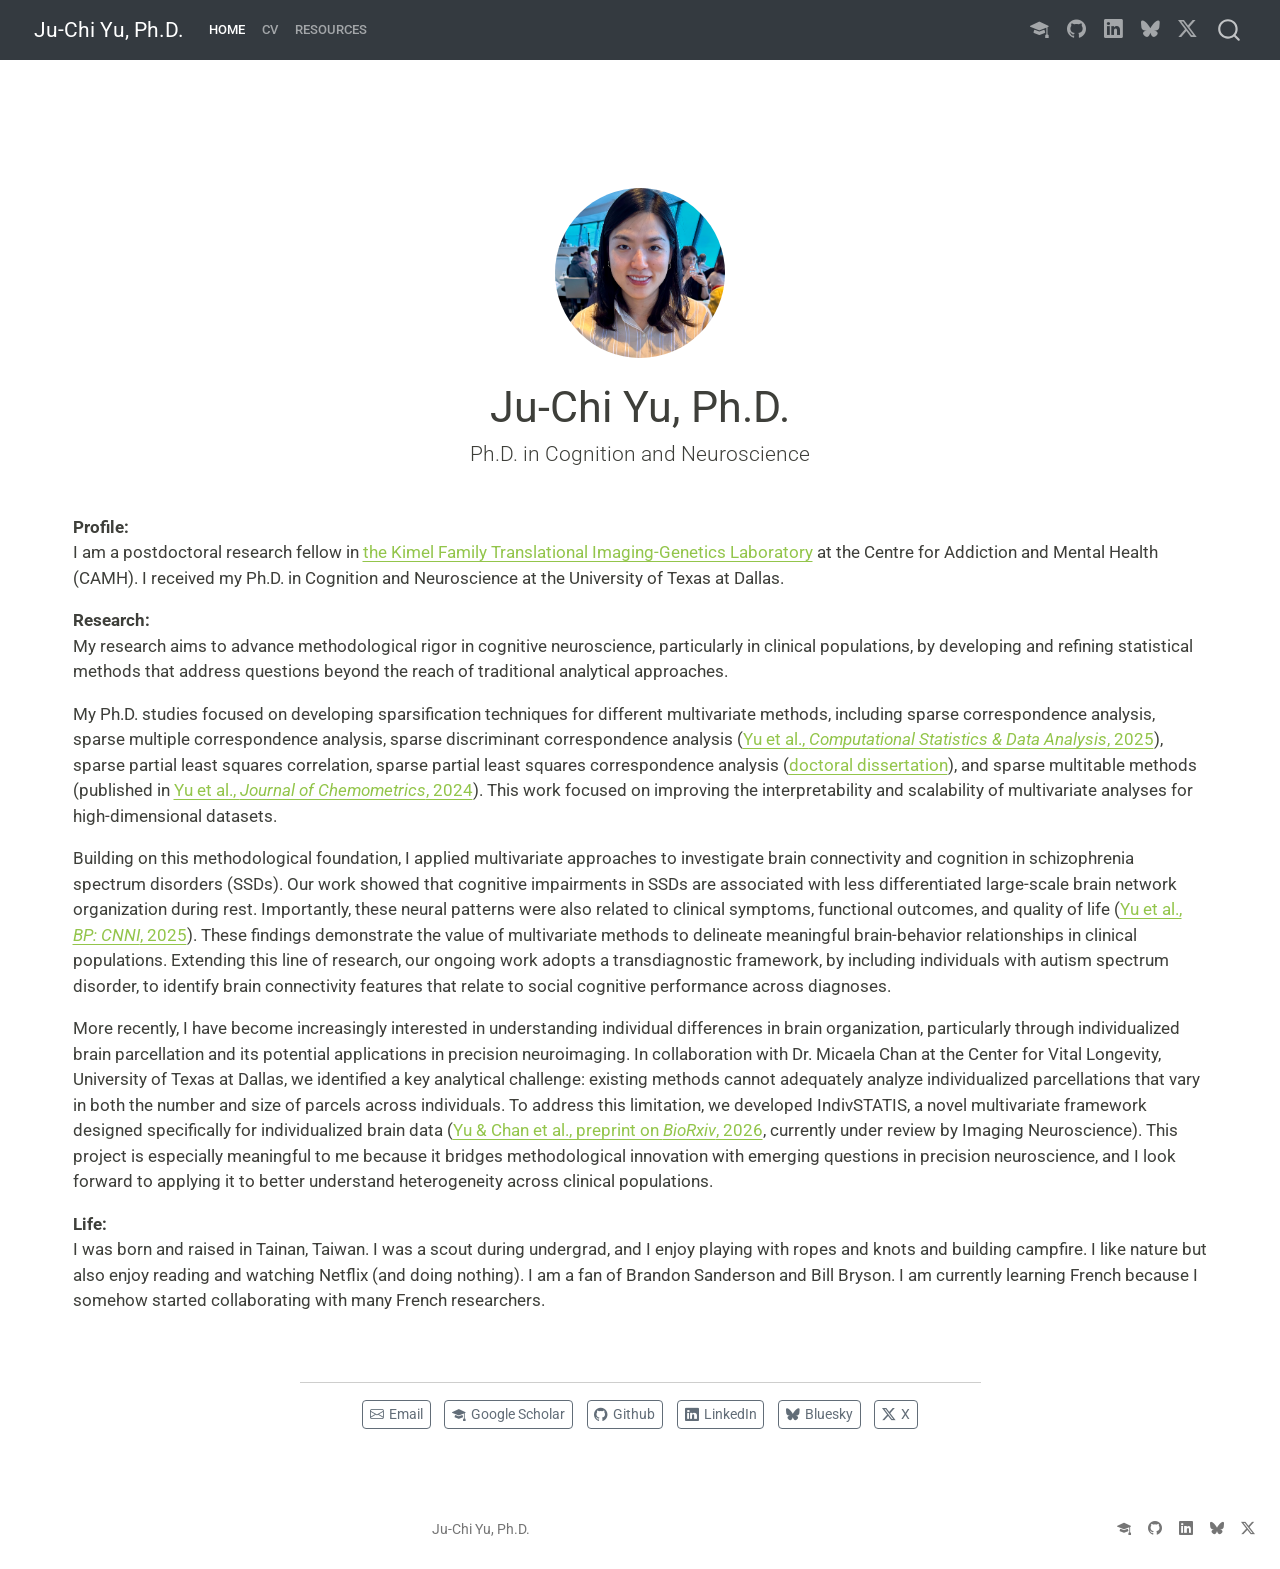
==== commit fe2c6185: "Update" ====
--- a/docs/index.html
+++ b/docs/index.html
@@ -167,9 +167,9 @@
 I am a postdoctoral research fellow in <a href="https://imaging-genetics.camh.ca/">the Kimel Family Translational Imaging-Genetics Laboratory</a> at the Centre for Addiction and Mental Health (CAMH). I received my Ph.D.&nbsp;in Cognition and Neuroscience at the University of Texas at Dallas.</p>
 <p><strong>Research:</strong><br>
 My research aims to advance methodological rigor in cognitive neuroscience, particularly in clinical populations, by developing and refining statistical methods that address questions beyond the reach of traditional analytical approaches.</p>
-<p>My Ph.D.&nbsp;studies focused on developing sparsification techniques for different multivariate methods, including sparse correspondence analysis, sparse multiple correspondence analysis, sparse discriminant correspondence analysis (published in <a href="https://www.sciencedirect.com/science/article/abs/pii/S0167947325000556"><em>Computational Statistics &amp; Data Analysis</em></a>), sparse partial least squares correlation, sparse partial least squares correspondence analysis (<a href="https://hdl.handle.net/10735.1/9406">doctoral dissertation</a>), and sparse multitable methods (published in <a href="https://analyticalsciencejournals.onlinelibrary.wiley.com/doi/full/10.1002/cem.3443"><em>Journal of Chemometrics</em></a>). This work focused on improving the interpretability and scalability of multivariate analyses for high-dimensional datasets.</p>
-<p>Building on this methodological foundation, I applied multivariate approaches to investigate brain connectivity and cognition in schizophrenia spectrum disorders (SSDs). Our work showed that cognitive impairments in SSDs are associated with less differentiated large-scale brain network organization during rest. Importantly, these neural patterns were also related to clinical symptoms, functional outcomes, and quality of life (accepted by <a href="https://www.biologicalpsychiatrycnni.org/article/S2451-9022(24)00268-4/abstract"><em>BP: CNNI</em></a>). These findings demonstrate the value of multivariate methods to delineate meaningful brain-behavior relationships in clinical populations. Extending this line of research, our ongoing work adopts a transdiagnostic framework, by including individuals with autism spectrum disorder, to identify brain connectivity features that relate to social cognitive performance across diagnoses.</p>
-<p>More recently, I have become increasingly interested in understanding individual differences in brain organization, particularly through individualized brain parcellation and its potential applications in precision neuroimaging. In collaboration with Dr.&nbsp;Micaela Chan at the Center for Vital Longevity, University of Texas at Dallas, we identified a key analytical challenge: existing methods cannot adequately analyze individualized parcellations that vary in both the number and size of parcels across individuals. To address this limitation, we developed IndivSTATIS, a novel multivariate framework designed specifically for individualized brain data (preprint on <a href="https://www.biorxiv.org/content/10.64898/2025.12.19.695601v1"><em>BioRxiv</em></a>, currently under review by Imaging Neuroscience). This project is especially meaningful to me because it bridges methodological innovation with emerging questions in precision neuroscience, and I look forward to applying it to better understand heterogeneity across clinical populations.</p>
+<p>My Ph.D.&nbsp;studies focused on developing sparsification techniques for different multivariate methods, including sparse correspondence analysis, sparse multiple correspondence analysis, sparse discriminant correspondence analysis (<a href="https://www.sciencedirect.com/science/article/abs/pii/S0167947325000556">Yu et al., <em>Computational Statistics &amp; Data Analysis</em>, 2025</a>), sparse partial least squares correlation, sparse partial least squares correspondence analysis (<a href="https://hdl.handle.net/10735.1/9406">doctoral dissertation</a>), and sparse multitable methods (published in <a href="https://analyticalsciencejournals.onlinelibrary.wiley.com/doi/full/10.1002/cem.3443">Yu et al., <em>Journal of Chemometrics</em>, 2024</a>). This work focused on improving the interpretability and scalability of multivariate analyses for high-dimensional datasets.</p>
+<p>Building on this methodological foundation, I applied multivariate approaches to investigate brain connectivity and cognition in schizophrenia spectrum disorders (SSDs). Our work showed that cognitive impairments in SSDs are associated with less differentiated large-scale brain network organization during rest. Importantly, these neural patterns were also related to clinical symptoms, functional outcomes, and quality of life (<a href="https://www.biologicalpsychiatrycnni.org/article/S2451-9022(24)00268-4/abstract">Yu et al., <em>BP: CNNI</em>, 2025</a>). These findings demonstrate the value of multivariate methods to delineate meaningful brain-behavior relationships in clinical populations. Extending this line of research, our ongoing work adopts a transdiagnostic framework, by including individuals with autism spectrum disorder, to identify brain connectivity features that relate to social cognitive performance across diagnoses.</p>
+<p>More recently, I have become increasingly interested in understanding individual differences in brain organization, particularly through individualized brain parcellation and its potential applications in precision neuroimaging. In collaboration with Dr.&nbsp;Micaela Chan at the Center for Vital Longevity, University of Texas at Dallas, we identified a key analytical challenge: existing methods cannot adequately analyze individualized parcellations that vary in both the number and size of parcels across individuals. To address this limitation, we developed IndivSTATIS, a novel multivariate framework designed specifically for individualized brain data (<a href="https://www.biorxiv.org/content/10.64898/2025.12.19.695601v1">Yu &amp; Chan et al., preprint on <em>BioRxiv</em>, 2026</a>, currently under review by Imaging Neuroscience). This project is especially meaningful to me because it bridges methodological innovation with emerging questions in precision neuroscience, and I look forward to applying it to better understand heterogeneity across clinical populations.</p>
 <p><strong>Life:</strong><br>
 I was born and raised in Tainan, Taiwan. I was a scout during undergrad, and I enjoy playing with ropes and knots and building campfire. I like nature but also enjoy reading and watching Netflix (and doing nothing). I am a fan of Brandon Sanderson and Bill Bryson. I am currently learning French because I somehow started collaborating with many French researchers.</p>
 <!-- ## **Recent Activities** -->
